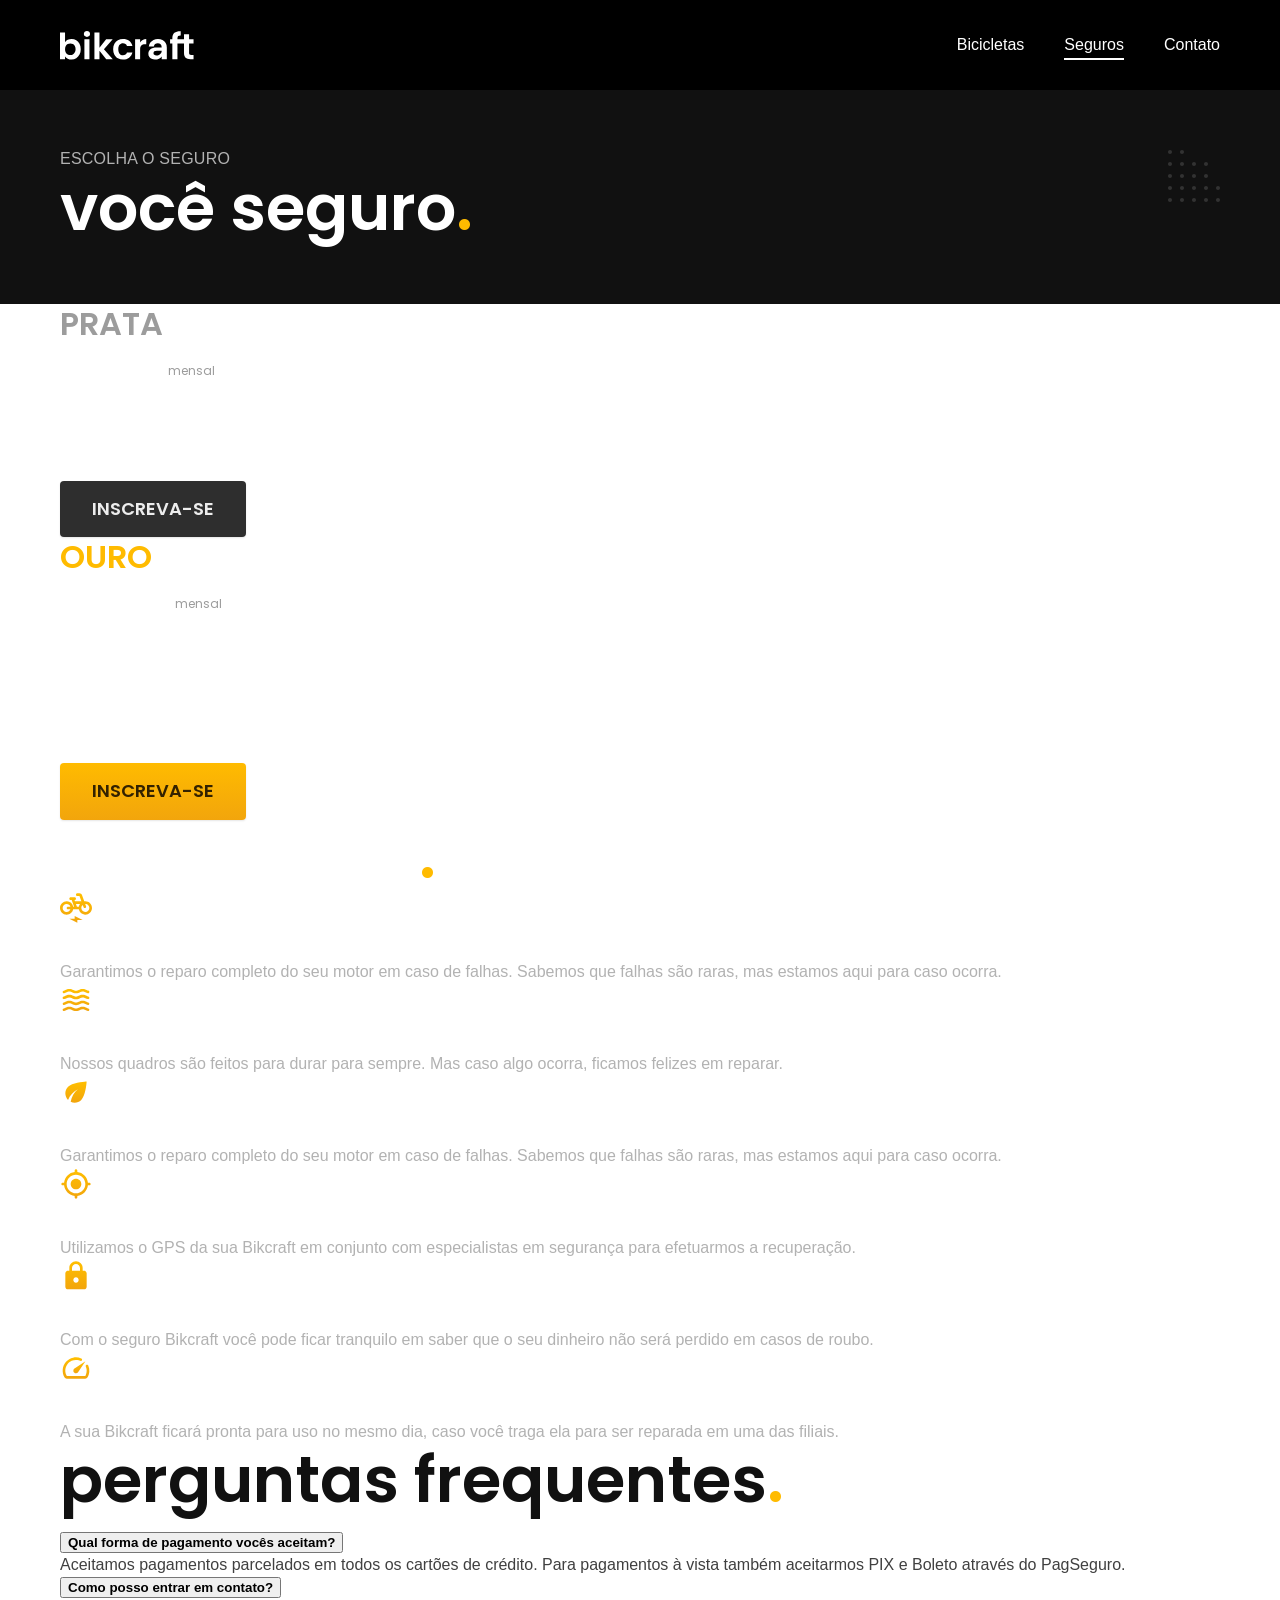
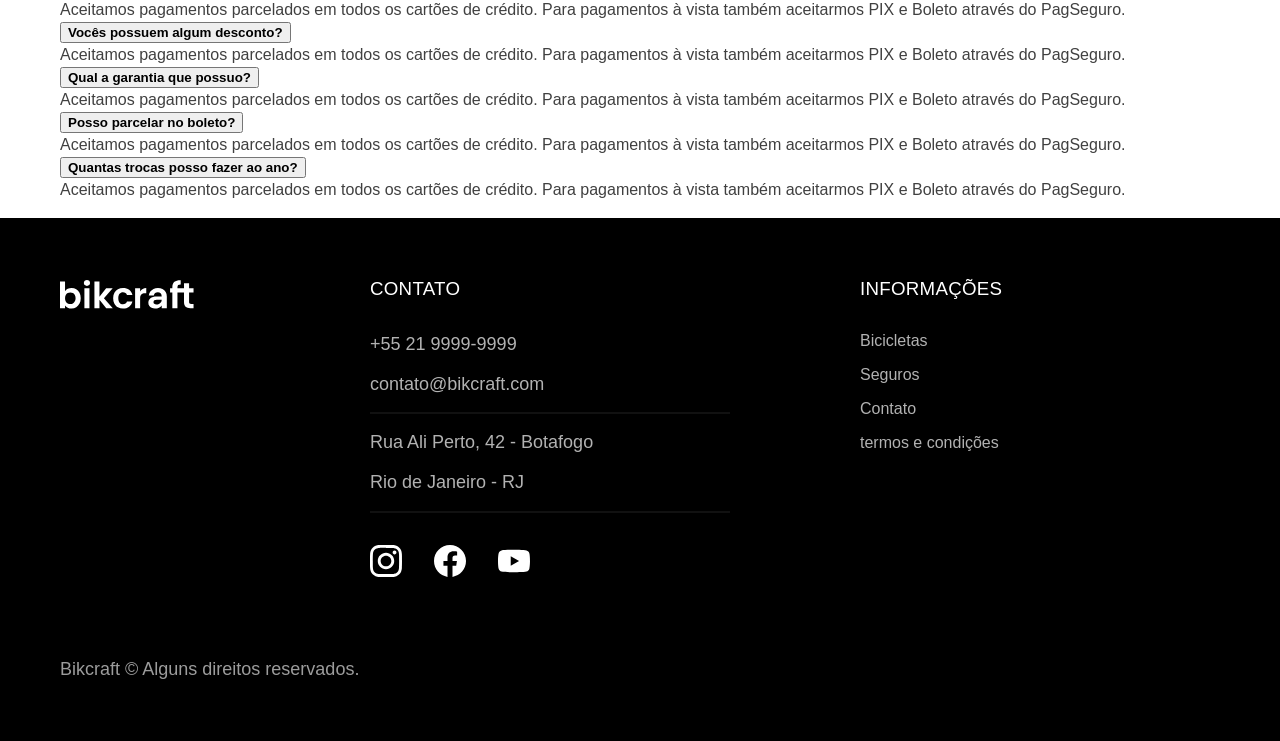
==== seguros.html @ db2805fa "otimizado para producao" ====
<!DOCTYPE html>
<html lang="pt-br">

<head>
    <meta charset="UTF-8">
    <meta name="viewport" content="width=device-width, initial-scale=1.0">
    <title>Seguros Bikcraft</title>
    <meta name="description" content="Seguros.">

   <link rel="icon" href="./favicon.svg" type="image/svg+xml">

  <link rel="preload" href="./css/style.min.css" as="style">

    <link rel="stylesheet" href="./css/style.min.css">

    <link rel="preconnect" href="https://fonts.googleapis.com">
    <link rel="preconnect" href="https://fonts.gstatic.com" crossorigin>
    <link href="https://fonts.googleapis.com/css2?family=Merriweather:ital,
    wght@1, 900&family=Poppins:wght@400;600& family=Roboto:wght@400;500&
    display=swap" rel="stylesheet">

 <script>document.documentElement.classList.add('js');</script>
</head>
<body id="seguros">
    <header class="header-bg">
        <div class="header container">
        <a href="./">
            <img src="./img/bikcraft.svg" alt="Bikcraft">
        </a>

        <nav aria-label="primaria">
            <ul class="header-menu font-1-m cor-0">
                <li><a href="./bicicletas.html">Bicicletas</a></li>
                <li><a href="./seguros.html">Seguros</a></li>
                <li><a href="./contato.html">Contato</a></li>
            </ul>
        </nav>
        </div>
    </header>

    <main class="seguros-bg">
        <div class="titulo-bg">
            <div class="titulo container">
                <p class="font-2-l-b cor-5">Escolha o seguro</p>
                <h1 class="font-1-xxl cor-0">você seguro<span class="cor-p1">.</span></h1>
            </div> 
        
        </div>

        <div class="seguros container">
          <div class="seguros-item fadeInLeft" data-anime="200">
            <h3 class="font-1-xl cor-6">PRATA</h3>
            <span class="font-1-xl cor-0">R$ 199 <span class="font-1-xs cor-6">mensal</span></span>
            <ul class="font-2-m cor-0">
                <li> trocas por ano </li> 
                <li> Assistência técnica </li>
                <li> Suporte 08h às 18h </li>
                <li> Cobertura estadual </li>
            </ul>
            <a class="botao secundario" href="./orcamento.html?tipo=seguro&produto=prata">Inscreva-se</a>
          </div>

        <div class="seguros-item fadeInRight" data-anime="400">
            <h3 class="font-1-xl cor-p1">OURO</h3>
            <span class="font-1-xl cor-0">R$ 299 <span class="font-1-xs cor-6">mensal</span></span>
            <ul class="font-2-m cor-0">
                <li> cinco trocas por ano </li> 
                <li> Assistência especial </li>
                <li> Suporte 24h </li>
                <li> Cobertura nacional</li>
                <li> Desconto em parceiros</li>
                <li> Acesso ao Clube Bikcraft</li>
            </ul>
            <a class="botao" href="./orcamento.html?tipo=seguro&produto=ouro">Inscreva-se</a>
          </div>
        </div>
    
    </main>

    <article class="vantagens-bg">
        <div class="vantagens container">
            <h2 class="font-1-xxl cor-0">Vantagens<span class="cor-p1">.</span></h2>
            <ul>
                <li>
                    <img src="./img/icones/eletrica.svg" alt="">
                    <h3 class="font-1-l cor-0">Reparo Elétrico</h3>
                    <p class="font-2-s cor-5">Garantimos o reparo completo do seu motor em caso de falhas. 
                        Sabemos que falhas são raras, mas estamos aqui para caso ocorra.</p>
                </li>
                <li>
                    <img src="./img/icones/carbono.svg" alt="">
                    <h3 class="font-1-l cor-0">Carbono</h3>
                    <p class="font-2-s cor-5">Nossos quadros são feitos para durar para sempre. Mas caso algo ocorra,
                         ficamos felizes em reparar.</p>
                </li>
                <li>
                    <img src="./img/icones/sustentavel.svg" alt="">
                    <h3 class="font-1-l cor-0">Sustentável</h3>
                    <p class="font-2-s cor-5">Garantimos o reparo completo do seu motor em caso de falhas. 
                        Sabemos que falhas são raras, mas estamos aqui para caso ocorra.</p>
                </li>
                <li>
                    <img src="./img/icones/rastreador.svg" alt="">
                    <h3 class="font-1-l cor-0">Rastreador</h3>
                    <p class="font-2-s cor-5">Utilizamos o GPS da sua Bikcraft em conjunto com especialistas 
                        em segurança para efetuarmos a recuperação.</p>
                </li>
                <li>
                    <img src="./img/icones/seguro.svg" alt="">
                    <h3 class="font-1-l cor-0">Segurança</h3>
                    <p class="font-2-s cor-5">Com o seguro Bikcraft você pode ficar tranquilo em saber que o seu dinheiro 
                        não será perdido em casos de roubo.</p>
                </li>
                <li>
                    <img src="./img/icones/velocidade.svg" alt="">
                    <h3 class="font-1-l cor-0">Rapidez</h3>
                    <p class="font-2-s cor-5">A sua Bikcraft ficará pronta para uso no mesmo dia, caso você traga ela para
                         ser reparada em uma das filiais.</p>
                </li>
            </ul>
        </div>
    </article>

    <article class="perguntas container">
          <h2 class="font-1-xxl">perguntas frequentes<span class="cor-p1">.</span></h2>

          <dl>
            <div>
                <dt><button class="font-1-m-b" aria-controls="pergunta1" aria-expanded="true">Qual forma de pagamento vocês aceitam?</button>

                </dt>
                <dd id="pergunta1" class="font-2-s cor-9 ativa">Aceitamos pagamentos parcelados em todos os cartões de crédito. Para pagamentos à vista também aceitarmos 
                    PIX e Boleto através do PagSeguro.</dd>
            </div>
            <div>
                <dt>
                <button class="font-1-m-b" aria-controls="pergunta2" aria-expanded="false">Como posso entrar em contato?</button>

                </dt>
                <dd  id="pergunta2" class="font-2-s cor-9">Aceitamos pagamentos parcelados em todos os cartões de crédito. Para pagamentos à vista também aceitarmos 
                    PIX e Boleto através do PagSeguro.</dd>
            </div>
            <div>
                 <dt>
                <button class="font-1-m-b" aria-controls="pergunta3" aria-expanded="false">Vocês possuem algum desconto?

                </button></dt>
                <dd  id="pergunta3" class="font-2-s cor-9">Aceitamos pagamentos parcelados em todos os cartões de crédito. Para pagamentos à vista também aceitarmos 
                    PIX e Boleto através do PagSeguro.</dd>
            </div>
            <div>
                 <dt>
                <button class="font-1-m-b" aria-controls="pergunta4" aria-expanded="false">Qual a garantia que possuo?

                </button></dt>
                <dd  id="pergunta4" class="font-2-s cor-9">Aceitamos pagamentos parcelados em todos os cartões de crédito. Para pagamentos à vista também aceitarmos 
                    PIX e Boleto através do PagSeguro.</dd>
            </div>
            <div>
                 <dt>
                <button class="font-1-m-b" aria-controls="pergunta5" aria-expanded="false">Posso parcelar no boleto?

                </button></dt>
                <dd  id="pergunta5" class="font-2-s cor-9">Aceitamos pagamentos parcelados em todos os cartões de crédito. Para pagamentos à vista também aceitarmos 
                    PIX e Boleto através do PagSeguro.</dd>
            </div>
            <div>
                 <dt>
                <button class="font-1-m-b" aria-controls="pergunta6" aria-expanded="false">Quantas trocas posso fazer ao ano?

                </button></dt>
                <dd  id="pergunta6" class="font-2-s cor-9">Aceitamos pagamentos parcelados em todos os cartões de crédito. Para pagamentos à vista também aceitarmos 
                    PIX e Boleto através do PagSeguro.</dd>
            </div>
          </dl>
    </article>

    <footer class="footer-bg">
        <div class="footer container">
            <img src="./img/bikcraft.svg" alt="Bikcraft">
            <div class="footer-contato">
                <h3 class="font-2-l-b cor-0">Contato</h3>
                <ul class="font-2-m cor-5">
                    <li><a href="tel:+552199999999">+55 21 9999-9999</a></li>
                    <li><a href="mailto:contato@bikcraft.com">contato@bikcraft.com</a></li>
                    <li>Rua Ali Perto, 42 - Botafogo</li>
                    <li>Rio de Janeiro - RJ</li>
                </ul>
                <div class="footer-redes">
                    <a href="./">
                        <img src="./img/redes/instagram.svg" alt="instagram">
                    </a>
                    <a href="./">
                        <img src="./img/redes/facebook.svg" alt="Facebook">
                    </a>
                    <a href="./">
                        <img src="./img/redes/youtube.svg" alt="Youtube">
                    </a>
                </div>
            </div>
                <div class="footer-informacoes">
                    <h3 class="font-2-l-b cor-0">Informações</h3>
                    <nav>
                        <ul class="font-1-m cor-5">
                            <li><a href="./bicicletas.html">Bicicletas</a></li>
                            <li><a href="./seguros.html">Seguros</a></li>
                            <li><a href="./contato.html">Contato</a></li>
                            <li><a href="./termos.html">termos e condições</a></li>
                        </ul>
                    </nav>
            </div>
            <p class="footer-copy font-2-m cor-6">Bikcraft © Alguns direitos reservados.</p>
        </div>
    </footer>

    <script src="./js/plugins/simple-anime.js"></script>
    <script src="./js/script.js"></script>
</body>

</html>
---- css/style.min.css ----
body{margin:0;font-family:Arial,Helvetica,sans-serif;color:#111}blockquote,dd,h1,h2,h3,h4,p,ul{margin:0}ul{padding:0;list-style:none}a{text-decoration:none;color:inherit}img{max-width:100%;height:auto;display:block}img[src$=".jpg"]{border-radius:4px}.font-1-xs{font:400 0.75rem/1.35 Poppins,sans-serif}.font-2-xs{font:400 0.875rem/1.42 Roboto,sans-serif}.font-1-s{font:400 1rem/1.5 Poppins,sans-serif}.font-2-s{font:400 1rem/1.5 Roboto,sans-serif}.font-1-m .font-1-m-b{font:400 1.125rem/1.35 Poppins,sans-serif}.font-1-m-b{font-weight:600}.font-2-m{font:500 1.125rem/1.35 Roboto,sans-serif}.font-1-l{font:400 1.5rem/1.5 Poppins,sans-serif}.font-2-l .font-2-l-b{font:400 1.5rem/1.5 Roboto,sans-serif}.font-2-l-b{font-weight:500;letter-spacing:.015em;text-transform:uppercase}.font-1-xl{font:600 2rem/1.25 Poppins,sans-serif}.font-2-xl{font:500 4rem/1.25 Roboto,sans-serif}.font-1-xxl{font:600 4rem/1.125 Poppins,sans-serif}@media (max-width:1200px){.font-1-xxl{font-size:3rem}.font-2-l .font-2-l-b{font-size:1.125rem}}@media (max-width:800px){.font-1-xxl{font-size:2rem}.font-1-xl .font-2-xl{font-size:1.5rem}}:root{--cor-0:#ffffff;--cor-1:#F7F7F7;--cor-2:#EDEDED;--cor-3:#DEDEDE;--cor-4:#CCCCCC;--cor-5:#b2b2b2;--cor-6:#9C9C9C;--cor-7:#717171;--cor-8:#595959;--cor-9:#404040;--cor-10:#2e2e2e;--cor-11:#111111;--cor-12:#000000;--cor-p1:#ffbb00;--cor-p2:#E5A40B;--cor-p3:#A66E00;--cor-p4:#664400;--cor-p5:#332200}.cor-0{color:var(--cor-0)}.cor-1{color:var(--cor-1)}.cor-2{color:var(--cor-2)}.cor-3{color:var(--cor-3)}.cor-4{color:var(--cor-4)}.cor-5{color:var(--cor-5)}.cor-6{color:var(--cor-6)}.cor-7{color:var(--cor-7)}.cor-8{color:var(--cor-8)}.cor-9{color:var(--cor-9)}.cor-10{color:var(--cor-10)}.cor-11{color:var(--cor-11)}.cor-12{color:var(--cor-12)}.cor-p1{color:var(--cor-p1)}.cor-p2{color:var(--cor-p2)}.cor-p3{color:var(--cor-p3)}.cor-p4{color:var(--cor-p4)}.cor-p5{color:var(--cor-p5)}.js .fadeInDown{transform:translate3d(0,-20px,0)}.js .fadeInUp{transform:translate3d(0,20px,0)}.js .fadeInRight{transform:translate3d(20px,0,0)}.js .fadeInLeft{transform:translate3d(-20px,0,0)}.js [data-anime]{opacity:0}.js .anime{opacity:1;transform:none;transition:transform .8s,opacity .8s}.header-bg{background-color:var(--cor-12)}.header{display:flex;flex-wrap:wrap;gap:20px;justify-content:space-between;align-items:center;padding-top:20px;padding-bottom:20px}.header-menu{display:flex;flex-wrap:wrap;gap:40px}.header-menu a{display:inline-block;padding:16px 0;position:relative}.header-menu a:after{content:"";display:block;height:2px;width:0;background:var(--cor-0);margin-top:4px;transition:.3s;position:absolute}.header-menu a.ativo::after,.header-menu a:hover::after{width:100%}@media (max-width:800px){.header-menu{gap:20px}.header-menu a{background:var(--cor-11);padding:12px 16px;border-radius:4px}.header-menu a:hover{background-color:var(--cor-10)}.header a:after{display:none}}@media (max-width:600px){.header-menu{gap:12px}.header-menu a{padding:8px 12px;font-size:14px}}.footer-bg{background-color:var(--cor-12)}.footer{display:grid;grid-template-columns:3fr 5fr 4fr;gap:40px;padding-top:60px;padding-bottom:60px}.footer h3{margin-bottom:32px}.footer-contato ul{margin-bottom:32px}.footer-contato li:nth-child(2n):after{content:"";display:block;max-width:360px;height:2px;background:var(--cor-11);margin-top:16px}.footer li{margin-bottom:16px}.footer-redes{display:flex;gap:32px}.footer a:hover{color:var(--cor-0)}.footer-copy{grid-column:1/-1;margin-top:40px}@media (max-width:800px){.footer>img{display:none}.footer{grid-template-columns:1fr 1fr}}@media (max-width:600px){.footer{grid-template-columns:1fr;gap:60px}.footer-copy{margin-top:0}}.container{box-sizing:border-box;max-width:1200px;padding-left:20px;padding-right:20px;margin-left:auto;margin-right:auto}.botao{display:inline-block;padding:16px 32px;background:linear-gradient(#fb0 ,#f2a50c);border-radius:4px;box-shadow:0 1px 2px rgba(0,0,0,.1);text-transform:uppercase;color:var(--cor-p5);font:600 1.125rem/1.35 Poppins,sans-serif;max-width:max-content;border:none;cursor:pointer}.botao:hover{background:linear-gradient(#ffb60d ,#e59317)}.botao.secundario{background:var(--cor-10);color:var(--cor-2)}.botao.secundario:hover{background:var(--cor-9)}.botao.seta{display:flex;align-items:center}.botao.seta::after{content:"";display:inline-block;width:18px;height:10px;margin-left:12px;background:url(../img/icones/seta.svg);transition:transform .2s}.botao.seta:hover::after{transform:translateX(4px)}@media (max-width:600px){.botao{padding:12px 16px;font-size:1rem}}.link{display:inline-block;color:var(--cor-p1);font:500 1.5rem/1.5 Poppins,sans-serif;text-transform:uppercase}.link::after{content:"";display:block;width:100%;height:4px;background-color:currentColor}.link:hover{color:var(--cor-0)}.titulo-bg{padding-top:60px;padding-bottom:60px;background-color:var(--cor-11)}.titulo{background:url('../img/dec/top-right.svg') no-repeat top right 20px}.titulo p{margin-bottom:4px}@media (max-width:800px){.titulo-bg{padding-top:40px;padding-bottom:40px}.titulo p{font-size:1rem;text-transform:lowercase;font-weight:400}}.form{display:grid;grid-template-columns:1fr 1fr;gap:20px}.form label{display:block;font:400 1rem/1.5 Poppins,sans-serif;margin-bottom:4px}.form .col-2{grid-column:span 2}.form input[type=email],.form input[type=text],.form textarea{font:400 1rem/1/5 Roboto,sans-serif;background:var(--cor-1);border:1px solid var(--cor-2);padding:12px;border-radius:4px;width:100%;box-sizing:border-box}.form input[type=email]:focus,.form input[type=text]:focus,.form textarea:focus{outline:0;background-color:var(--cor-p1);background:var(--cor-0);box-shadow:0 0 0 2px #fea}@media (max-width:600px){.form{grid-template-columns:1fr}.form .col-2{grid-column:1}}.introducao-bg{background:var(--cor-12) url(../img/dec/bottom-left.svg) no-repeat bottom 160px left 40px;box-shadow:inset 0 -120px var(--cor-0)}.introducao{display:grid;grid-template-columns:1fr 1fr;gap:0 40px}.introducao-conteudo{align-self:end;padding-bottom:200px}.introducao img{width:100%;height:100%;object-fit:cover;border-radius:4px}.introducao h1{margin-bottom:32px}.introducao p{margin-bottom:20px}@media (max-width:800px){.introducao-bg{background:var(--cor-11);padding-top:40px;box-shadow:inset 0 -60px var(--cor-0)}.introducao{grid-template-columns:1fr;gap:32px}.introducao-conteudo{padding-bottom:0}.introducao h1{margin-bottom:16px}.introducao img{height:300px;width:100%}}.tecnologia-bg{background-color:var(--cor-11);box-shadow:inset 0 80px var(--cor-0),inset 0 -80px var(--cor-0)}.tecnologia{display:grid;grid-template-columns:1fr 1fr;gap:40px}.tecnologia-imagem img{width:100%;height:100%;object-fit:cover;object-position:left}.tecnologia-conteudo{padding-top:160px;padding-bottom:160px}.tecnologia-conteudo>span{display:block;margin-bottom:20px}.tecnologia-conteudo h2{margin-bottom:32px}.tecnologia-conteudo>p{margin-bottom:20px}.tecnologia a{margin-bottom:80px}.tecnologia-vantagens{display:flex;gap:40px}.tecnologia-vantagens h3{margin-bottom:8px;width:max-content}.tecnologia-vantagens img{width:24px;margin-bottom:8px}@media (max-width:800px){.tecnologia-bg{box-shadow:initial}.tecnologia{grid-template-columns:1fr}.tecnologia-conteudo{padding-top:60px;padding-bottom:60px}.tecnologia-imagem{display:none}.tecnologia a{margin-bottom:60px}}@media (max-width:600px){.tecnologia-vantagens{flex-direction:column}}.parceiros{padding-top:60px;padding-bottom:120px}.parceiros h2{margin-bottom:60px}.parceiros ul{padding:0 20px;max-width:1400px;display:grid;grid-template-columns:repeat(4,1fr);margin:0 auto}.parceiros li{display:flex;padding:32px;border-left:2px solid var(--cor-2)}.parceiros img{margin:auto}.parceiros li:first-child,.parceiros li:nth-child(5){border-left:none}.parceiros li:nth-child(n+5){border-top:2px solid var(--cor-2)}@media (max-width:800px){.parceiros{padding-bottom:60px}.parceiros li{padding:20px}.parceiros h2{padding-bottom:20px}.parceiros ul{grid-template-columns:repeat(2,1fr)}.parceiros li:nth-child(n+3){border-top:2px solid var(--cor-2)}.parceiros li:nth-child(odd){border-left:none}}.depoimento{display:grid;grid-template-columns:1fr 1fr;background-color:var(--cor-p1);overflow:hidden}.depoimento img{width:100%;height:100%;object-fit:cover;border-radius:0}.depoimento-conteudo{padding:40px 40px 80px 80px;align-self:end;background:url('../img/dec/bottom-right-p.svg') no-repeat bottom 40px right 40px}.depoimento-conteudo p{max-width:32ch;font-family:Merriweather,serif;font-style:italic;font-weight:900;margin-bottom:32px;position:relative}.depoimento p::after,.depoimento p::before{font-size:5rem;color:var(--cor-p2);position:absolute}.depoimento p::before{content:"“";left:-50px;top:-20px}.depoimento p::after{content:"”"}@media (min-width:1200px){.depoimento img{max-height:520px}}@media (max-width:800px){.depoimento{grid-template-columns:1fr;text-align:center}.depoimento img{max-height:200px}.depoimento-conteudo{padding:40px 20px;justify-self:center}}.bicicletas-lista{padding-top:60px;padding-bottom:120px}.bicicletas-lista h2{margin-bottom:40px}.bicicletas-lista ul{display:flex;gap:40px;padding:0 20px 20px 20px;max-width:1400px;margin-left:auto;margin-right:auto;overflow-x:auto}#bicicleta .bicicletas-lista ul{padding:0 0 20px 0}.bicicletas-lista li{flex:1;min-width:280px}.bicicletas-lista a{display:block}.bicicletas-lista img{margin-bottom:16px}.bicicletas-lista h3{margin-bottom:8px;display:flex;align-items:center}.bicicletas-lista h3::before{content:"";display:inline-block;height:8px;width:12px;margin-right:8px;background-color:var(--cor-p1);transition:width .2s}.bicicletas-lista a:hover h3::before{width:24px}.bicicletas-lista li span{padding-left:20px}@media (max-width:800px){.bicicletas-lista{padding-bottom:60px}.bicicletas-lista ul{gap:20px}}.bicicletas-bg{background:linear-gradient(to right,var(--cor-0) 30%,var(--cor-11) 0)}.bicicletas{display:grid;grid-template-columns:1fr 1fr;gap:40px;padding-top:60px;padding-bottom:60px;background:url('../img/dec/top-right.svg' no-repeat top 40px     right 20px')}.bicicletas-imagem{display:grid}.bicicletas-imagem img{grid-area:1/1}.bicicletas-imagem span{grid-area:1/1;place-self:start end;margin-top:20px;background:var(--cor-12);display:inline-block;padding:8px 16px 8px 8px;border-radius:4px 0 0 4px}.bicicletas-conteudo{display:grid;grid-template-columns:1fr auto;align-content:start}.bicicletas h2,.bicicletas p{grid-column:1/-1}.bicicletas h2{margin-bottom:20px}.bicicletas h2::before{content:"";display:block;width:12px;height:8px;background-color:var(--cor-p1);margin-bottom:8px}.bicicletas p{margin-bottom:32px}.bicicletas a{place-self:end}.bicicletas li{display:flex;align-items:center}.bicicletas ul{display:grid;gap:16px}.bicicletas-conteudo img{width:24px;margin-right:8px}@media (max-width:800px){.bicicletas-bg{background:var(--cor-11)}.bicicletas{grid-template-columns:1fr;gap:20px;padding-top:40px;padding-bottom:40px}}@media (max-width:600px){.bicicletas-conteudo{grid-template-columns:1fr}.bicicletas ul{font-size:1rem;grid-template-columns:1fr 1fr;margin-bottom:32px}.bicicletas a{place-self:start}}.bicicleta{display:grid;grid-template-columns:1fr 1fr;align-items:start;gap:40px;padding-top:60px;padding-bottom:60px}#bicicleta .titulo p{text-transform:uppercase}.bicicleta-imagens{display:flex;flex-wrap:wrap;gap:20px}.bicicleta-imagens img{flex:1;min-width:200px}.bicicleta-imagens img:first-child{min-width:100%}.bicicleta-conteudo>p{margin-bottom:32px}.bicicleta-comprar{display:grid;grid-template-columns:max-content auto;align-items:center;justify-items:start;gap:8px 12px;margin-bottom:40px}.bicicleta-comprar a{grid-row:span 2}.bicicleta-comprar span{display:flex;align-items:center;background-color:var(--cor-12);gap:8px;padding:4px 8px;border-radius:4px}.bicicleta-conteudo h2{text-transform:uppercase;letter-spacing:.015em;margin-bottom:12px}.bicicleta-ficha,.bicicleta-informacoes{padding:32px;background-color:var(--cor-12);border-radius:4px}.bicicleta-informacoes{margin-bottom:40px;display:grid;grid-template-columns:1fr 1fr;gap:32px}.bicicleta-informacoes img{width:24px;margin-bottom:8px}.bicicleta-informacoes h3{margin-bottom:8px}.bicicleta-ficha li{padding:4px 0;display:flex;justify-content:space-between;border-bottom:1px solid var(--cor-11)}.bicicleta-ficha li:last-child{border-bottom:none}.bicicleta-ficha span{color:var(--cor-6)}@media (max-width:800px){.bicicleta{grid-template-columns:1fr;padding-top:40px;padding-bottom:40px}.bicicleta-imagens{grid-row:2}}@media (max-width:400px){.bicicleta-informacoes{grid-template-columns:1fr}.bicicleta-comprar{grid-template-columns:1fr}}.seguro-bg{background-color:var(--cor-11);box-shadow:inset 0 120px var(--cor-0),inset 0 -120px var(--cor-12)}.seguro{display:grid;grid-template-columns:1fr 1fr;gap:40px}.seguro-imagem img{width:100%;height:100%;object-fit:cover}.seguro-conteudo{padding-top:180px;padding-bottom:180px}.seguro h2{margin-bottom:32px}.seguro p{margin-bottom:20px}@media (max-width:800px){.seguro-bg{box-shadow:inset 0 -60px var(--cor-12)}.seguro{grid-template-columns:1fr}.seguro-conteudo{grid-row:1;padding-top:40px;padding-bottom:0}}.seguros-bg{background:var(--cor-11)}.seguros{padding-top:60px;padding-bottom:60px;display:grid;grid-template-columns:1fr 1fr;gap:40px;align-items:center}#seguros .seguros{padding-top:0}.seguros h2{grid-column:1/-1}.seguros-item{background-color:var(--cor-12);padding:32px 32px 32px 60px;display:grid;grid-template-columns:1fr auto;border-radius:4px}.seguros-item h3{margin-bottom:40px}.seguros-item span{grid-column:2;display:block;text-align:right}.seguros-item ul{grid-column:1/-1;margin-bottom:32px}.seguros-item li{display:flex;align-items:center;position:relative}.seguros-item li+li{margin-top:20px}.seguros-item li::before{content:"";display:block;width:13px;height:9px;background-image:url(../img/icones/lista.svg);position:absolute;left:-21px}.seguros-item a{grid-column:1/-1}@media (max-width:800px){.seguros{grid-template-columns:1fr}}.vantagens-bg{background-color:var(--cor-12)}.vantagens{padding-top:120px;padding-bottom:120px}.vantagens h2{margin-bottom:60px}.vantagens ul{display:grid;grid-template-columns:repeat(auto-fit,minmax(280px,max-content));gap:40px 80px}.vantagens h3,.vantagens img{margin-bottom:8px}@media (max-width:800px){.vantagens{padding-top:60px;padding-bottom:60px}.vantagens h2{margin-bottom:40px}.vantagens ul{gap:20px}}.perguntas{padding-bottom:120px;padding-bottom:120px}.perguntas h2{margin-bottom:60px}.perguntas dl>div{padding:20px;border-radius:4px}.perguntas dl>div:nth-child(odd){background-color:var(--cor-1)}.perguntas button{display:grid;grid-template-columns:auto 1fr auto;align-items:center;gap:8px;cursor:pointer;border:none;background:0 0;width:100%;text-align:left}.perguntas button::before{content:"";display:inline-block;width:12px;height:8px;background-color:var(--cor-p1)}.perguntas button::after{content:"";display:inline-block;width:14px;height:6px;background:url(../img/icones/seta-abrir.svg);transition:.3s}.perguntas button:hover::after,.perguntas button[aria-expanded=true]::after{transform:rotate(180deg)}.js .perguntas dd{display:none}.js .perguntas dd.ativa{display:block}.perguntas dd{padding-left:20px;padding-top:16px;max-width:80ch}@media (max-width:800px){.perguntas{padding-top:60px;padding-bottom:60px}.perguntas h2{margin-bottom:40px}}#contato{background:linear-gradient(var(--cor-11) 600px,var(--cor-1) 0)}.contato{display:grid;grid-template-columns:5fr 7fr}.contato-dados,.contato-formulario{padding:60px;box-shadow:0 1px 2px rgba(0,0,0,.1)}.contato-dados{border-radius:5px 0 0 5px;background:var(--cor-12) url('../img/dec/bottom-left.svg') no-repeat bottom 20px left 20px}.contato-formulario{border-radius:0 5px 5px 0;background:var(--cor-0) url('../img/dec/bottom-right.svg') no-repeat bottom 20px right 20px}.contato-dados h2{margin-bottom:60px}.contato-endereco{margin-bottom:32px;padding-left:28px;background:url(../img/icones/local.svg) no-repeat 0 2px}.contato-endereco p{margin-bottom:8px}.contato-meios a{display:block;max-width:max-content;margin-bottom:8px;padding-left:28px}.contato-meios a:hover{color:var(--cor-0)}.contato-meios a:first-child{background:url(../img/icones/email.svg) no-repeat 0 2px}.contato-meios a:nth-child(2){margin-bottom:32px}.contato-meios a:nth-child(3){background:url(../img/icones/telefone.svg) no-repeat 0 2px;margin-bottom:60px}.contato-redes{display:flex;gap:32px;padding-left:28px}@media (max-width:800px){.contato{grid-template-columns:1fr}.contato-dados,.contato-formulario{padding:20px}.contato-dados{border-radius:5px 5px 0 0;background:var(--cor-12)}.contato-formulario{border-radius:0 0 5px 5px}.contato-dados h2,.contato-meios a:nth-child(3){margin-bottom:32px}.contato-redes{margin-bottom:12px}}.lojas{display:grid;grid-template-columns:1fr 1fr;gap:0 40px;padding-top:120px;padding-bottom:120px}.lojas h2{grid-column:1/-1;margin-bottom:60px}.lojas img{border-radius:4px 4px 0 0}.lojas-item{border-radius:4px;background:var(--cor-0);box-shadow:0 1px 2px rgba(0,0,0,.1)}.lojas-conteudo{display:grid;grid-template-columns:1fr 1fr;gap:32px 16px;padding:32px}.lojas-conteudo h3,.lojas-tempo{grid-column:1/-1}.lojas-dados{display:grid;gap:8px;border-left:2px solid var(--cor-2);padding-left:12px}.lojas-tempo{display:flex;align-items:center;gap:8px}@media (max-width:800px){.lojas{gap:20px;padding-top:60px;padding-bottom:60px}.lojas h2{margin-bottom:32px}.lojas-conteudo{grid-template-columns:1fr}}@media (max-width:600px){.lojas{grid-template-columns:1fr}}#orcamento{background:linear-gradient(var(--cor-11) 600px,var(--cor-1) 0)}.orcamento{display:grid;grid-template-columns:5fr 7fr;padding-bottom:120px}.orcamento h2{text-transform:uppercase;position:relative;display:flex;align-items:center}.orcamento h2::before{content:"";display:inline-block;width:4px;height:8px;background-color:var(--cor-p1);position:absolute;left:-12px}.orcamento-dados,.orcamento-produto{padding:60px;box-shadow:0 1px 2px rgba(0,0,0,.1)}.orcamento-produto{border-radius:5px 0 0 5px;background:var(--cor-12) url('../img/dec/bottom-left.svg') no-repeat bottom 20px left 20px;display:grid;grid-template-columns:1fr 1fr;gap:20px;align-content:start}.orcamento-produto>*{grid-column:1/-1}.orcamento-produto>label{grid-column:initial}.orcamento-produto label{font:400 1rem/1.5 Poppins,sans-serif;color:var(--cor-4);background-color:var(--cor-10);padding:12px 16px;border-radius:4px;cursor:pointer;display:grid;grid-template-columns:auto 1fr auto;align-items:center;border:1px solid var(--cor-10)}.orcamento-produto input:checked+label{background:var(--cor-0);color:var(--cor-11)}.orcamento-produto label::before{content:"";display:inline-block;box-sizing:border-box;width:12px;height:12px;border:1px solid var(--cor-6);border-radius:50%;margin-right:8px}.orcamento-produto input:checked+label::before{background-color:var(--cor-7);box-shadow:inset 0 0 0 3px var(--cor-0),inset 0 0 0 6px var(--cor-7)}.orcamento-produto label:hover{background-color:var(--cor-9);background-color:var(--cor-9)}.orcamento-produto input:focus+label{box-shadow:0 0 0 2px var(--cor-p1);border-color:var(--cor-12)}.orcamento-produto label span{display:none}.orcamento-produto input:checked+label span{display:inline}.orcamento-produto input{opacity:0;position:absolute;pointer-events:none}.orcamento-dados{border-radius:0 5px 5px 0;background:var(--cor-0) url('../img/dec/bottom-right.svg') no-repeat bottom 20px right 20px}.orcamento-conteudo{display:none}.orcamento-conteudo h2,.orcamento-dados h2:nth-of-type(n+2){margin-top:20px}#bikcraft:checked~#orcamento-bikcraft,#seguro:checked~#orcamento-seguro{display:grid;gap:20px}.orcamento-detalhes{display:none;background:var(--cor-0);padding:20px;grid-template-columns:1fr 1fr;border-radius:4px;align-items:center}.orcamento-detalhes li{display:flex;align-items:center;margin-bottom:8px}.orcamento-detalhes li img{width:16px;margin-right:8px}.orcamento-produto input:checked+label+.orcamento-detalhes{display:grid}@media (max-width:1200px){.orcamento-dados,.orcamento-produto{padding:32px}}@media (max-width:800px){.orcamento{grid-template-columns:1fr}.orcamento-produto{border-radius:5px 5px 0 0;background:var(--cor-12)}.orcamento-dados{border-radius:0 0 5px 5px}}@media (max-width:400px){.orcamento-produto{grid-template-columns:1fr}}.termos{padding-top:80px;padding-bottom:80px}.termos h2{font-weight:600;margin-bottom:20px}.termos p+h2{margin-top:40px}.termos p{max-width:75ch;margin-bottom:24px}
---- css/style.min.css ----
body{margin:0;font-family:Arial,Helvetica,sans-serif;color:#111}blockquote,dd,h1,h2,h3,h4,p,ul{margin:0}ul{padding:0;list-style:none}a{text-decoration:none;color:inherit}img{max-width:100%;height:auto;display:block}img[src$=".jpg"]{border-radius:4px}.font-1-xs{font:400 0.75rem/1.35 Poppins,sans-serif}.font-2-xs{font:400 0.875rem/1.42 Roboto,sans-serif}.font-1-s{font:400 1rem/1.5 Poppins,sans-serif}.font-2-s{font:400 1rem/1.5 Roboto,sans-serif}.font-1-m .font-1-m-b{font:400 1.125rem/1.35 Poppins,sans-serif}.font-1-m-b{font-weight:600}.font-2-m{font:500 1.125rem/1.35 Roboto,sans-serif}.font-1-l{font:400 1.5rem/1.5 Poppins,sans-serif}.font-2-l .font-2-l-b{font:400 1.5rem/1.5 Roboto,sans-serif}.font-2-l-b{font-weight:500;letter-spacing:.015em;text-transform:uppercase}.font-1-xl{font:600 2rem/1.25 Poppins,sans-serif}.font-2-xl{font:500 4rem/1.25 Roboto,sans-serif}.font-1-xxl{font:600 4rem/1.125 Poppins,sans-serif}@media (max-width:1200px){.font-1-xxl{font-size:3rem}.font-2-l .font-2-l-b{font-size:1.125rem}}@media (max-width:800px){.font-1-xxl{font-size:2rem}.font-1-xl .font-2-xl{font-size:1.5rem}}:root{--cor-0:#ffffff;--cor-1:#F7F7F7;--cor-2:#EDEDED;--cor-3:#DEDEDE;--cor-4:#CCCCCC;--cor-5:#b2b2b2;--cor-6:#9C9C9C;--cor-7:#717171;--cor-8:#595959;--cor-9:#404040;--cor-10:#2e2e2e;--cor-11:#111111;--cor-12:#000000;--cor-p1:#ffbb00;--cor-p2:#E5A40B;--cor-p3:#A66E00;--cor-p4:#664400;--cor-p5:#332200}.cor-0{color:var(--cor-0)}.cor-1{color:var(--cor-1)}.cor-2{color:var(--cor-2)}.cor-3{color:var(--cor-3)}.cor-4{color:var(--cor-4)}.cor-5{color:var(--cor-5)}.cor-6{color:var(--cor-6)}.cor-7{color:var(--cor-7)}.cor-8{color:var(--cor-8)}.cor-9{color:var(--cor-9)}.cor-10{color:var(--cor-10)}.cor-11{color:var(--cor-11)}.cor-12{color:var(--cor-12)}.cor-p1{color:var(--cor-p1)}.cor-p2{color:var(--cor-p2)}.cor-p3{color:var(--cor-p3)}.cor-p4{color:var(--cor-p4)}.cor-p5{color:var(--cor-p5)}.js .fadeInDown{transform:translate3d(0,-20px,0)}.js .fadeInUp{transform:translate3d(0,20px,0)}.js .fadeInRight{transform:translate3d(20px,0,0)}.js .fadeInLeft{transform:translate3d(-20px,0,0)}.js [data-anime]{opacity:0}.js .anime{opacity:1;transform:none;transition:transform .8s,opacity .8s}.header-bg{background-color:var(--cor-12)}.header{display:flex;flex-wrap:wrap;gap:20px;justify-content:space-between;align-items:center;padding-top:20px;padding-bottom:20px}.header-menu{display:flex;flex-wrap:wrap;gap:40px}.header-menu a{display:inline-block;padding:16px 0;position:relative}.header-menu a:after{content:"";display:block;height:2px;width:0;background:var(--cor-0);margin-top:4px;transition:.3s;position:absolute}.header-menu a.ativo::after,.header-menu a:hover::after{width:100%}@media (max-width:800px){.header-menu{gap:20px}.header-menu a{background:var(--cor-11);padding:12px 16px;border-radius:4px}.header-menu a:hover{background-color:var(--cor-10)}.header a:after{display:none}}@media (max-width:600px){.header-menu{gap:12px}.header-menu a{padding:8px 12px;font-size:14px}}.footer-bg{background-color:var(--cor-12)}.footer{display:grid;grid-template-columns:3fr 5fr 4fr;gap:40px;padding-top:60px;padding-bottom:60px}.footer h3{margin-bottom:32px}.footer-contato ul{margin-bottom:32px}.footer-contato li:nth-child(2n):after{content:"";display:block;max-width:360px;height:2px;background:var(--cor-11);margin-top:16px}.footer li{margin-bottom:16px}.footer-redes{display:flex;gap:32px}.footer a:hover{color:var(--cor-0)}.footer-copy{grid-column:1/-1;margin-top:40px}@media (max-width:800px){.footer>img{display:none}.footer{grid-template-columns:1fr 1fr}}@media (max-width:600px){.footer{grid-template-columns:1fr;gap:60px}.footer-copy{margin-top:0}}.container{box-sizing:border-box;max-width:1200px;padding-left:20px;padding-right:20px;margin-left:auto;margin-right:auto}.botao{display:inline-block;padding:16px 32px;background:linear-gradient(#fb0 ,#f2a50c);border-radius:4px;box-shadow:0 1px 2px rgba(0,0,0,.1);text-transform:uppercase;color:var(--cor-p5);font:600 1.125rem/1.35 Poppins,sans-serif;max-width:max-content;border:none;cursor:pointer}.botao:hover{background:linear-gradient(#ffb60d ,#e59317)}.botao.secundario{background:var(--cor-10);color:var(--cor-2)}.botao.secundario:hover{background:var(--cor-9)}.botao.seta{display:flex;align-items:center}.botao.seta::after{content:"";display:inline-block;width:18px;height:10px;margin-left:12px;background:url(../img/icones/seta.svg);transition:transform .2s}.botao.seta:hover::after{transform:translateX(4px)}@media (max-width:600px){.botao{padding:12px 16px;font-size:1rem}}.link{display:inline-block;color:var(--cor-p1);font:500 1.5rem/1.5 Poppins,sans-serif;text-transform:uppercase}.link::after{content:"";display:block;width:100%;height:4px;background-color:currentColor}.link:hover{color:var(--cor-0)}.titulo-bg{padding-top:60px;padding-bottom:60px;background-color:var(--cor-11)}.titulo{background:url('../img/dec/top-right.svg') no-repeat top right 20px}.titulo p{margin-bottom:4px}@media (max-width:800px){.titulo-bg{padding-top:40px;padding-bottom:40px}.titulo p{font-size:1rem;text-transform:lowercase;font-weight:400}}.form{display:grid;grid-template-columns:1fr 1fr;gap:20px}.form label{display:block;font:400 1rem/1.5 Poppins,sans-serif;margin-bottom:4px}.form .col-2{grid-column:span 2}.form input[type=email],.form input[type=text],.form textarea{font:400 1rem/1/5 Roboto,sans-serif;background:var(--cor-1);border:1px solid var(--cor-2);padding:12px;border-radius:4px;width:100%;box-sizing:border-box}.form input[type=email]:focus,.form input[type=text]:focus,.form textarea:focus{outline:0;background-color:var(--cor-p1);background:var(--cor-0);box-shadow:0 0 0 2px #fea}@media (max-width:600px){.form{grid-template-columns:1fr}.form .col-2{grid-column:1}}.introducao-bg{background:var(--cor-12) url(../img/dec/bottom-left.svg) no-repeat bottom 160px left 40px;box-shadow:inset 0 -120px var(--cor-0)}.introducao{display:grid;grid-template-columns:1fr 1fr;gap:0 40px}.introducao-conteudo{align-self:end;padding-bottom:200px}.introducao img{width:100%;height:100%;object-fit:cover;border-radius:4px}.introducao h1{margin-bottom:32px}.introducao p{margin-bottom:20px}@media (max-width:800px){.introducao-bg{background:var(--cor-11);padding-top:40px;box-shadow:inset 0 -60px var(--cor-0)}.introducao{grid-template-columns:1fr;gap:32px}.introducao-conteudo{padding-bottom:0}.introducao h1{margin-bottom:16px}.introducao img{height:300px;width:100%}}.tecnologia-bg{background-color:var(--cor-11);box-shadow:inset 0 80px var(--cor-0),inset 0 -80px var(--cor-0)}.tecnologia{display:grid;grid-template-columns:1fr 1fr;gap:40px}.tecnologia-imagem img{width:100%;height:100%;object-fit:cover;object-position:left}.tecnologia-conteudo{padding-top:160px;padding-bottom:160px}.tecnologia-conteudo>span{display:block;margin-bottom:20px}.tecnologia-conteudo h2{margin-bottom:32px}.tecnologia-conteudo>p{margin-bottom:20px}.tecnologia a{margin-bottom:80px}.tecnologia-vantagens{display:flex;gap:40px}.tecnologia-vantagens h3{margin-bottom:8px;width:max-content}.tecnologia-vantagens img{width:24px;margin-bottom:8px}@media (max-width:800px){.tecnologia-bg{box-shadow:initial}.tecnologia{grid-template-columns:1fr}.tecnologia-conteudo{padding-top:60px;padding-bottom:60px}.tecnologia-imagem{display:none}.tecnologia a{margin-bottom:60px}}@media (max-width:600px){.tecnologia-vantagens{flex-direction:column}}.parceiros{padding-top:60px;padding-bottom:120px}.parceiros h2{margin-bottom:60px}.parceiros ul{padding:0 20px;max-width:1400px;display:grid;grid-template-columns:repeat(4,1fr);margin:0 auto}.parceiros li{display:flex;padding:32px;border-left:2px solid var(--cor-2)}.parceiros img{margin:auto}.parceiros li:first-child,.parceiros li:nth-child(5){border-left:none}.parceiros li:nth-child(n+5){border-top:2px solid var(--cor-2)}@media (max-width:800px){.parceiros{padding-bottom:60px}.parceiros li{padding:20px}.parceiros h2{padding-bottom:20px}.parceiros ul{grid-template-columns:repeat(2,1fr)}.parceiros li:nth-child(n+3){border-top:2px solid var(--cor-2)}.parceiros li:nth-child(odd){border-left:none}}.depoimento{display:grid;grid-template-columns:1fr 1fr;background-color:var(--cor-p1);overflow:hidden}.depoimento img{width:100%;height:100%;object-fit:cover;border-radius:0}.depoimento-conteudo{padding:40px 40px 80px 80px;align-self:end;background:url('../img/dec/bottom-right-p.svg') no-repeat bottom 40px right 40px}.depoimento-conteudo p{max-width:32ch;font-family:Merriweather,serif;font-style:italic;font-weight:900;margin-bottom:32px;position:relative}.depoimento p::after,.depoimento p::before{font-size:5rem;color:var(--cor-p2);position:absolute}.depoimento p::before{content:"“";left:-50px;top:-20px}.depoimento p::after{content:"”"}@media (min-width:1200px){.depoimento img{max-height:520px}}@media (max-width:800px){.depoimento{grid-template-columns:1fr;text-align:center}.depoimento img{max-height:200px}.depoimento-conteudo{padding:40px 20px;justify-self:center}}.bicicletas-lista{padding-top:60px;padding-bottom:120px}.bicicletas-lista h2{margin-bottom:40px}.bicicletas-lista ul{display:flex;gap:40px;padding:0 20px 20px 20px;max-width:1400px;margin-left:auto;margin-right:auto;overflow-x:auto}#bicicleta .bicicletas-lista ul{padding:0 0 20px 0}.bicicletas-lista li{flex:1;min-width:280px}.bicicletas-lista a{display:block}.bicicletas-lista img{margin-bottom:16px}.bicicletas-lista h3{margin-bottom:8px;display:flex;align-items:center}.bicicletas-lista h3::before{content:"";display:inline-block;height:8px;width:12px;margin-right:8px;background-color:var(--cor-p1);transition:width .2s}.bicicletas-lista a:hover h3::before{width:24px}.bicicletas-lista li span{padding-left:20px}@media (max-width:800px){.bicicletas-lista{padding-bottom:60px}.bicicletas-lista ul{gap:20px}}.bicicletas-bg{background:linear-gradient(to right,var(--cor-0) 30%,var(--cor-11) 0)}.bicicletas{display:grid;grid-template-columns:1fr 1fr;gap:40px;padding-top:60px;padding-bottom:60px;background:url('../img/dec/top-right.svg' no-repeat top 40px     right 20px')}.bicicletas-imagem{display:grid}.bicicletas-imagem img{grid-area:1/1}.bicicletas-imagem span{grid-area:1/1;place-self:start end;margin-top:20px;background:var(--cor-12);display:inline-block;padding:8px 16px 8px 8px;border-radius:4px 0 0 4px}.bicicletas-conteudo{display:grid;grid-template-columns:1fr auto;align-content:start}.bicicletas h2,.bicicletas p{grid-column:1/-1}.bicicletas h2{margin-bottom:20px}.bicicletas h2::before{content:"";display:block;width:12px;height:8px;background-color:var(--cor-p1);margin-bottom:8px}.bicicletas p{margin-bottom:32px}.bicicletas a{place-self:end}.bicicletas li{display:flex;align-items:center}.bicicletas ul{display:grid;gap:16px}.bicicletas-conteudo img{width:24px;margin-right:8px}@media (max-width:800px){.bicicletas-bg{background:var(--cor-11)}.bicicletas{grid-template-columns:1fr;gap:20px;padding-top:40px;padding-bottom:40px}}@media (max-width:600px){.bicicletas-conteudo{grid-template-columns:1fr}.bicicletas ul{font-size:1rem;grid-template-columns:1fr 1fr;margin-bottom:32px}.bicicletas a{place-self:start}}.bicicleta{display:grid;grid-template-columns:1fr 1fr;align-items:start;gap:40px;padding-top:60px;padding-bottom:60px}#bicicleta .titulo p{text-transform:uppercase}.bicicleta-imagens{display:flex;flex-wrap:wrap;gap:20px}.bicicleta-imagens img{flex:1;min-width:200px}.bicicleta-imagens img:first-child{min-width:100%}.bicicleta-conteudo>p{margin-bottom:32px}.bicicleta-comprar{display:grid;grid-template-columns:max-content auto;align-items:center;justify-items:start;gap:8px 12px;margin-bottom:40px}.bicicleta-comprar a{grid-row:span 2}.bicicleta-comprar span{display:flex;align-items:center;background-color:var(--cor-12);gap:8px;padding:4px 8px;border-radius:4px}.bicicleta-conteudo h2{text-transform:uppercase;letter-spacing:.015em;margin-bottom:12px}.bicicleta-ficha,.bicicleta-informacoes{padding:32px;background-color:var(--cor-12);border-radius:4px}.bicicleta-informacoes{margin-bottom:40px;display:grid;grid-template-columns:1fr 1fr;gap:32px}.bicicleta-informacoes img{width:24px;margin-bottom:8px}.bicicleta-informacoes h3{margin-bottom:8px}.bicicleta-ficha li{padding:4px 0;display:flex;justify-content:space-between;border-bottom:1px solid var(--cor-11)}.bicicleta-ficha li:last-child{border-bottom:none}.bicicleta-ficha span{color:var(--cor-6)}@media (max-width:800px){.bicicleta{grid-template-columns:1fr;padding-top:40px;padding-bottom:40px}.bicicleta-imagens{grid-row:2}}@media (max-width:400px){.bicicleta-informacoes{grid-template-columns:1fr}.bicicleta-comprar{grid-template-columns:1fr}}.seguro-bg{background-color:var(--cor-11);box-shadow:inset 0 120px var(--cor-0),inset 0 -120px var(--cor-12)}.seguro{display:grid;grid-template-columns:1fr 1fr;gap:40px}.seguro-imagem img{width:100%;height:100%;object-fit:cover}.seguro-conteudo{padding-top:180px;padding-bottom:180px}.seguro h2{margin-bottom:32px}.seguro p{margin-bottom:20px}@media (max-width:800px){.seguro-bg{box-shadow:inset 0 -60px var(--cor-12)}.seguro{grid-template-columns:1fr}.seguro-conteudo{grid-row:1;padding-top:40px;padding-bottom:0}}.seguros-bg{background:var(--cor-11)}.seguros{padding-top:60px;padding-bottom:60px;display:grid;grid-template-columns:1fr 1fr;gap:40px;align-items:center}#seguros .seguros{padding-top:0}.seguros h2{grid-column:1/-1}.seguros-item{background-color:var(--cor-12);padding:32px 32px 32px 60px;display:grid;grid-template-columns:1fr auto;border-radius:4px}.seguros-item h3{margin-bottom:40px}.seguros-item span{grid-column:2;display:block;text-align:right}.seguros-item ul{grid-column:1/-1;margin-bottom:32px}.seguros-item li{display:flex;align-items:center;position:relative}.seguros-item li+li{margin-top:20px}.seguros-item li::before{content:"";display:block;width:13px;height:9px;background-image:url(../img/icones/lista.svg);position:absolute;left:-21px}.seguros-item a{grid-column:1/-1}@media (max-width:800px){.seguros{grid-template-columns:1fr}}.vantagens-bg{background-color:var(--cor-12)}.vantagens{padding-top:120px;padding-bottom:120px}.vantagens h2{margin-bottom:60px}.vantagens ul{display:grid;grid-template-columns:repeat(auto-fit,minmax(280px,max-content));gap:40px 80px}.vantagens h3,.vantagens img{margin-bottom:8px}@media (max-width:800px){.vantagens{padding-top:60px;padding-bottom:60px}.vantagens h2{margin-bottom:40px}.vantagens ul{gap:20px}}.perguntas{padding-bottom:120px;padding-bottom:120px}.perguntas h2{margin-bottom:60px}.perguntas dl>div{padding:20px;border-radius:4px}.perguntas dl>div:nth-child(odd){background-color:var(--cor-1)}.perguntas button{display:grid;grid-template-columns:auto 1fr auto;align-items:center;gap:8px;cursor:pointer;border:none;background:0 0;width:100%;text-align:left}.perguntas button::before{content:"";display:inline-block;width:12px;height:8px;background-color:var(--cor-p1)}.perguntas button::after{content:"";display:inline-block;width:14px;height:6px;background:url(../img/icones/seta-abrir.svg);transition:.3s}.perguntas button:hover::after,.perguntas button[aria-expanded=true]::after{transform:rotate(180deg)}.js .perguntas dd{display:none}.js .perguntas dd.ativa{display:block}.perguntas dd{padding-left:20px;padding-top:16px;max-width:80ch}@media (max-width:800px){.perguntas{padding-top:60px;padding-bottom:60px}.perguntas h2{margin-bottom:40px}}#contato{background:linear-gradient(var(--cor-11) 600px,var(--cor-1) 0)}.contato{display:grid;grid-template-columns:5fr 7fr}.contato-dados,.contato-formulario{padding:60px;box-shadow:0 1px 2px rgba(0,0,0,.1)}.contato-dados{border-radius:5px 0 0 5px;background:var(--cor-12) url('../img/dec/bottom-left.svg') no-repeat bottom 20px left 20px}.contato-formulario{border-radius:0 5px 5px 0;background:var(--cor-0) url('../img/dec/bottom-right.svg') no-repeat bottom 20px right 20px}.contato-dados h2{margin-bottom:60px}.contato-endereco{margin-bottom:32px;padding-left:28px;background:url(../img/icones/local.svg) no-repeat 0 2px}.contato-endereco p{margin-bottom:8px}.contato-meios a{display:block;max-width:max-content;margin-bottom:8px;padding-left:28px}.contato-meios a:hover{color:var(--cor-0)}.contato-meios a:first-child{background:url(../img/icones/email.svg) no-repeat 0 2px}.contato-meios a:nth-child(2){margin-bottom:32px}.contato-meios a:nth-child(3){background:url(../img/icones/telefone.svg) no-repeat 0 2px;margin-bottom:60px}.contato-redes{display:flex;gap:32px;padding-left:28px}@media (max-width:800px){.contato{grid-template-columns:1fr}.contato-dados,.contato-formulario{padding:20px}.contato-dados{border-radius:5px 5px 0 0;background:var(--cor-12)}.contato-formulario{border-radius:0 0 5px 5px}.contato-dados h2,.contato-meios a:nth-child(3){margin-bottom:32px}.contato-redes{margin-bottom:12px}}.lojas{display:grid;grid-template-columns:1fr 1fr;gap:0 40px;padding-top:120px;padding-bottom:120px}.lojas h2{grid-column:1/-1;margin-bottom:60px}.lojas img{border-radius:4px 4px 0 0}.lojas-item{border-radius:4px;background:var(--cor-0);box-shadow:0 1px 2px rgba(0,0,0,.1)}.lojas-conteudo{display:grid;grid-template-columns:1fr 1fr;gap:32px 16px;padding:32px}.lojas-conteudo h3,.lojas-tempo{grid-column:1/-1}.lojas-dados{display:grid;gap:8px;border-left:2px solid var(--cor-2);padding-left:12px}.lojas-tempo{display:flex;align-items:center;gap:8px}@media (max-width:800px){.lojas{gap:20px;padding-top:60px;padding-bottom:60px}.lojas h2{margin-bottom:32px}.lojas-conteudo{grid-template-columns:1fr}}@media (max-width:600px){.lojas{grid-template-columns:1fr}}#orcamento{background:linear-gradient(var(--cor-11) 600px,var(--cor-1) 0)}.orcamento{display:grid;grid-template-columns:5fr 7fr;padding-bottom:120px}.orcamento h2{text-transform:uppercase;position:relative;display:flex;align-items:center}.orcamento h2::before{content:"";display:inline-block;width:4px;height:8px;background-color:var(--cor-p1);position:absolute;left:-12px}.orcamento-dados,.orcamento-produto{padding:60px;box-shadow:0 1px 2px rgba(0,0,0,.1)}.orcamento-produto{border-radius:5px 0 0 5px;background:var(--cor-12) url('../img/dec/bottom-left.svg') no-repeat bottom 20px left 20px;display:grid;grid-template-columns:1fr 1fr;gap:20px;align-content:start}.orcamento-produto>*{grid-column:1/-1}.orcamento-produto>label{grid-column:initial}.orcamento-produto label{font:400 1rem/1.5 Poppins,sans-serif;color:var(--cor-4);background-color:var(--cor-10);padding:12px 16px;border-radius:4px;cursor:pointer;display:grid;grid-template-columns:auto 1fr auto;align-items:center;border:1px solid var(--cor-10)}.orcamento-produto input:checked+label{background:var(--cor-0);color:var(--cor-11)}.orcamento-produto label::before{content:"";display:inline-block;box-sizing:border-box;width:12px;height:12px;border:1px solid var(--cor-6);border-radius:50%;margin-right:8px}.orcamento-produto input:checked+label::before{background-color:var(--cor-7);box-shadow:inset 0 0 0 3px var(--cor-0),inset 0 0 0 6px var(--cor-7)}.orcamento-produto label:hover{background-color:var(--cor-9);background-color:var(--cor-9)}.orcamento-produto input:focus+label{box-shadow:0 0 0 2px var(--cor-p1);border-color:var(--cor-12)}.orcamento-produto label span{display:none}.orcamento-produto input:checked+label span{display:inline}.orcamento-produto input{opacity:0;position:absolute;pointer-events:none}.orcamento-dados{border-radius:0 5px 5px 0;background:var(--cor-0) url('../img/dec/bottom-right.svg') no-repeat bottom 20px right 20px}.orcamento-conteudo{display:none}.orcamento-conteudo h2,.orcamento-dados h2:nth-of-type(n+2){margin-top:20px}#bikcraft:checked~#orcamento-bikcraft,#seguro:checked~#orcamento-seguro{display:grid;gap:20px}.orcamento-detalhes{display:none;background:var(--cor-0);padding:20px;grid-template-columns:1fr 1fr;border-radius:4px;align-items:center}.orcamento-detalhes li{display:flex;align-items:center;margin-bottom:8px}.orcamento-detalhes li img{width:16px;margin-right:8px}.orcamento-produto input:checked+label+.orcamento-detalhes{display:grid}@media (max-width:1200px){.orcamento-dados,.orcamento-produto{padding:32px}}@media (max-width:800px){.orcamento{grid-template-columns:1fr}.orcamento-produto{border-radius:5px 5px 0 0;background:var(--cor-12)}.orcamento-dados{border-radius:0 0 5px 5px}}@media (max-width:400px){.orcamento-produto{grid-template-columns:1fr}}.termos{padding-top:80px;padding-bottom:80px}.termos h2{font-weight:600;margin-bottom:20px}.termos p+h2{margin-top:40px}.termos p{max-width:75ch;margin-bottom:24px}
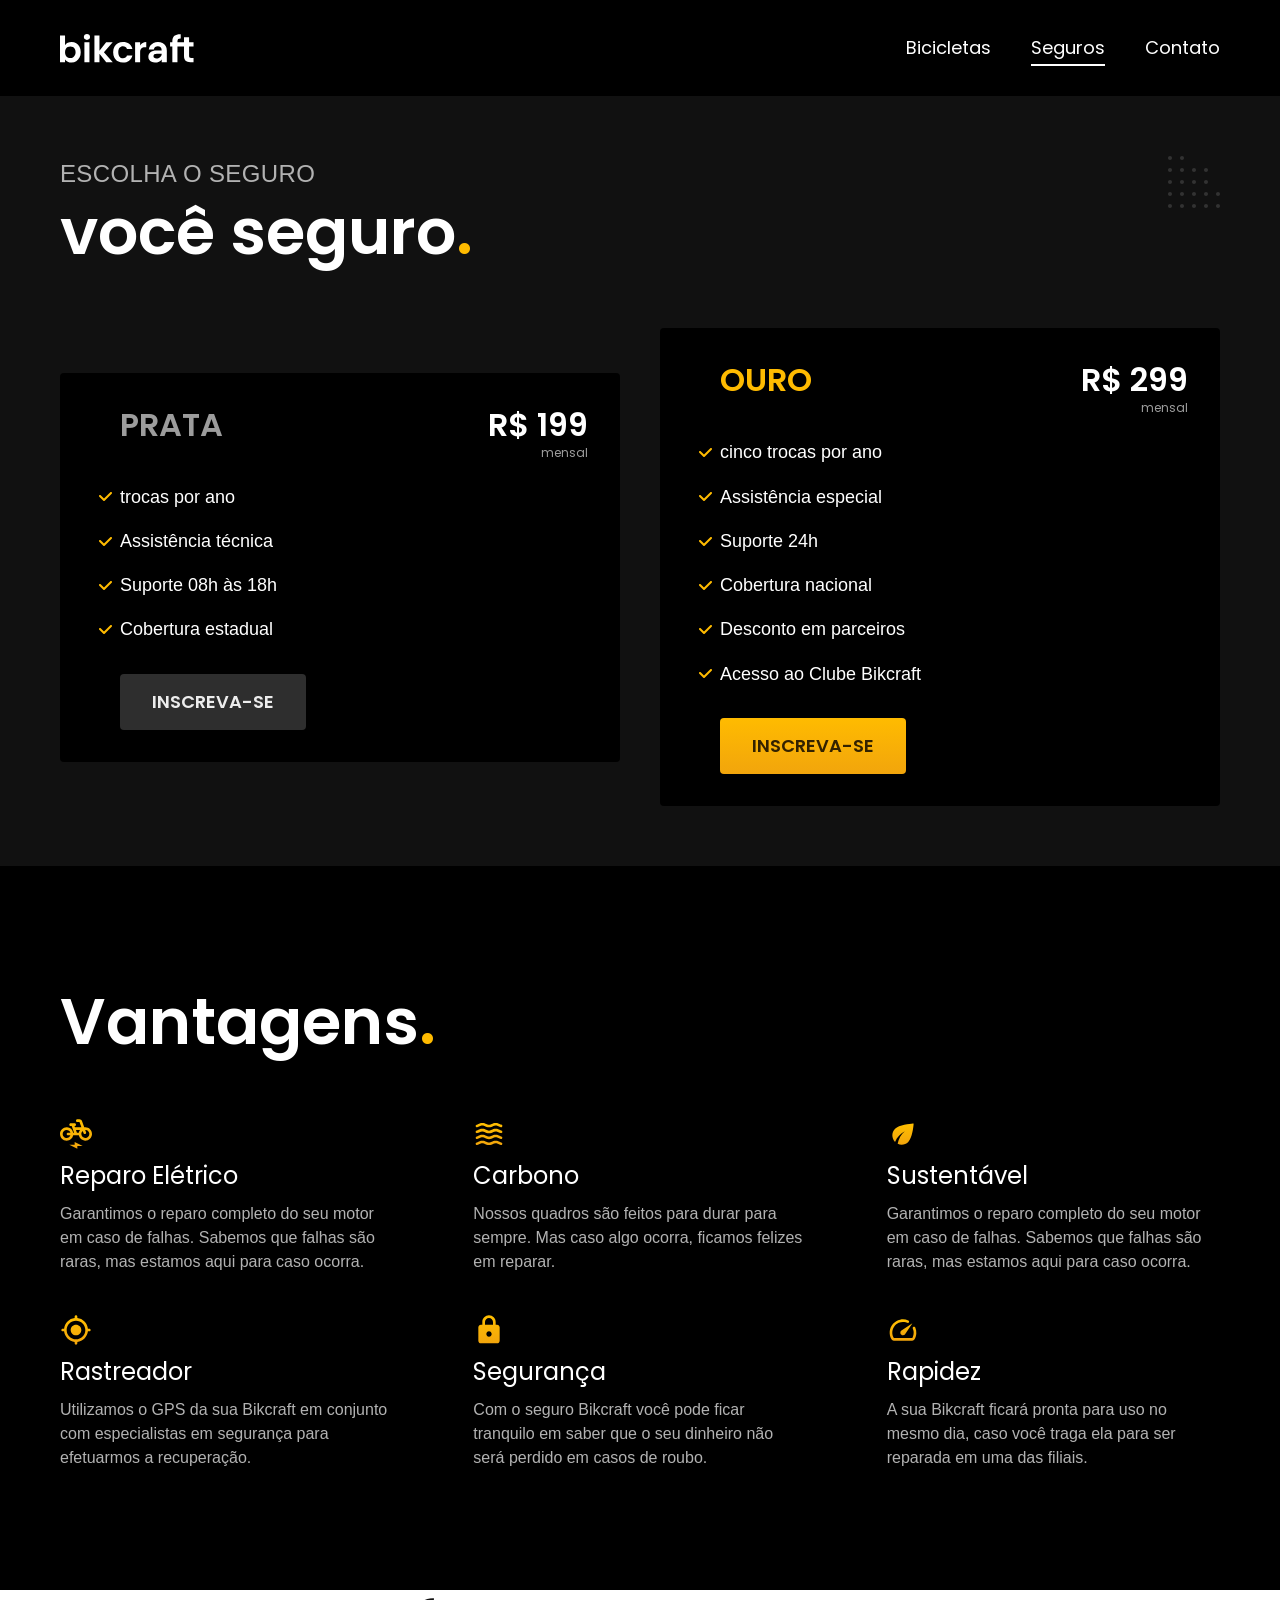
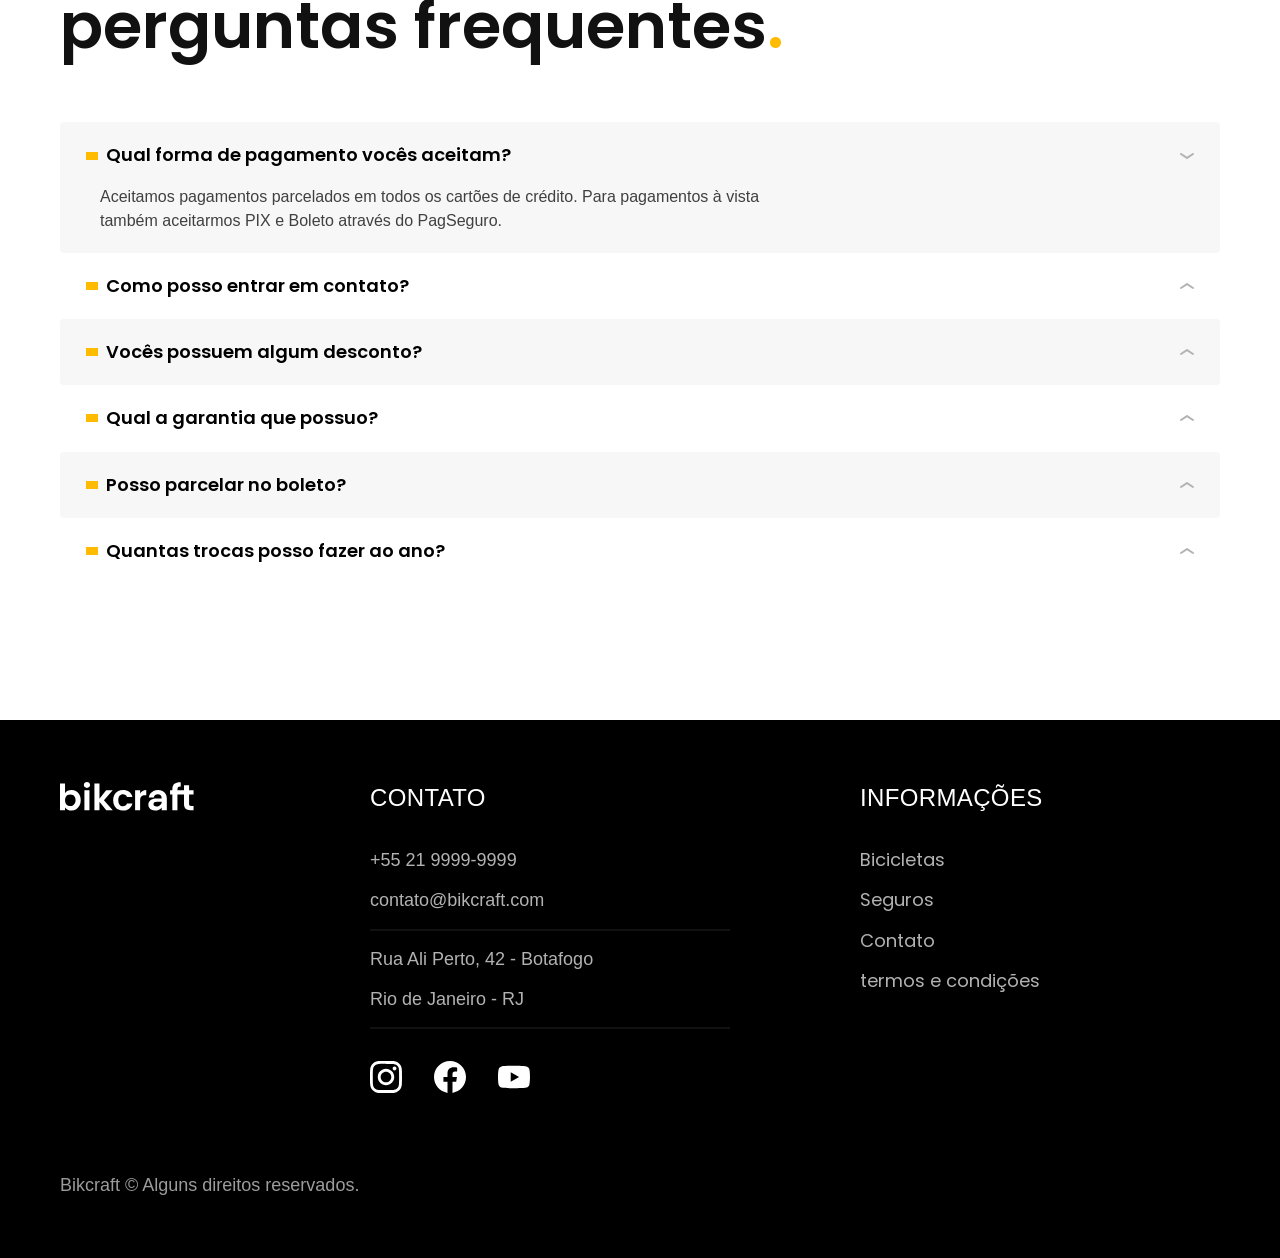
==== commit f4bd3784: "otimizado para producao" ====
--- a/seguros.html
+++ b/seguros.html
@@ -21,6 +21,7 @@
 
  <script>document.documentElement.classList.add('js');</script>
 </head>
+
 <body id="seguros">
     <header class="header-bg">
         <div class="header container">
--- a/css/style.min.css
+++ b/css/style.min.css
@@ -1 +1 @@
-body{margin:0;font-family:Arial,Helvetica,sans-serif;color:#111}blockquote,dd,h1,h2,h3,h4,p,ul{margin:0}ul{padding:0;list-style:none}a{text-decoration:none;color:inherit}img{max-width:100%;height:auto;display:block}img[src$=".jpg"]{border-radius:4px}.font-1-xs{font:400 0.75rem/1.35 Poppins,sans-serif}.font-2-xs{font:400 0.875rem/1.42 Roboto,sans-serif}.font-1-s{font:400 1rem/1.5 Poppins,sans-serif}.font-2-s{font:400 1rem/1.5 Roboto,sans-serif}.font-1-m .font-1-m-b{font:400 1.125rem/1.35 Poppins,sans-serif}.font-1-m-b{font-weight:600}.font-2-m{font:500 1.125rem/1.35 Roboto,sans-serif}.font-1-l{font:400 1.5rem/1.5 Poppins,sans-serif}.font-2-l .font-2-l-b{font:400 1.5rem/1.5 Roboto,sans-serif}.font-2-l-b{font-weight:500;letter-spacing:.015em;text-transform:uppercase}.font-1-xl{font:600 2rem/1.25 Poppins,sans-serif}.font-2-xl{font:500 4rem/1.25 Roboto,sans-serif}.font-1-xxl{font:600 4rem/1.125 Poppins,sans-serif}@media (max-width:1200px){.font-1-xxl{font-size:3rem}.font-2-l .font-2-l-b{font-size:1.125rem}}@media (max-width:800px){.font-1-xxl{font-size:2rem}.font-1-xl .font-2-xl{font-size:1.5rem}}:root{--cor-0:#ffffff;--cor-1:#F7F7F7;--cor-2:#EDEDED;--cor-3:#DEDEDE;--cor-4:#CCCCCC;--cor-5:#b2b2b2;--cor-6:#9C9C9C;--cor-7:#717171;--cor-8:#595959;--cor-9:#404040;--cor-10:#2e2e2e;--cor-11:#111111;--cor-12:#000000;--cor-p1:#ffbb00;--cor-p2:#E5A40B;--cor-p3:#A66E00;--cor-p4:#664400;--cor-p5:#332200}.cor-0{color:var(--cor-0)}.cor-1{color:var(--cor-1)}.cor-2{color:var(--cor-2)}.cor-3{color:var(--cor-3)}.cor-4{color:var(--cor-4)}.cor-5{color:var(--cor-5)}.cor-6{color:var(--cor-6)}.cor-7{color:var(--cor-7)}.cor-8{color:var(--cor-8)}.cor-9{color:var(--cor-9)}.cor-10{color:var(--cor-10)}.cor-11{color:var(--cor-11)}.cor-12{color:var(--cor-12)}.cor-p1{color:var(--cor-p1)}.cor-p2{color:var(--cor-p2)}.cor-p3{color:var(--cor-p3)}.cor-p4{color:var(--cor-p4)}.cor-p5{color:var(--cor-p5)}.js .fadeInDown{transform:translate3d(0,-20px,0)}.js .fadeInUp{transform:translate3d(0,20px,0)}.js .fadeInRight{transform:translate3d(20px,0,0)}.js .fadeInLeft{transform:translate3d(-20px,0,0)}.js [data-anime]{opacity:0}.js .anime{opacity:1;transform:none;transition:transform .8s,opacity .8s}.header-bg{background-color:var(--cor-12)}.header{display:flex;flex-wrap:wrap;gap:20px;justify-content:space-between;align-items:center;padding-top:20px;padding-bottom:20px}.header-menu{display:flex;flex-wrap:wrap;gap:40px}.header-menu a{display:inline-block;padding:16px 0;position:relative}.header-menu a:after{content:"";display:block;height:2px;width:0;background:var(--cor-0);margin-top:4px;transition:.3s;position:absolute}.header-menu a.ativo::after,.header-menu a:hover::after{width:100%}@media (max-width:800px){.header-menu{gap:20px}.header-menu a{background:var(--cor-11);padding:12px 16px;border-radius:4px}.header-menu a:hover{background-color:var(--cor-10)}.header a:after{display:none}}@media (max-width:600px){.header-menu{gap:12px}.header-menu a{padding:8px 12px;font-size:14px}}.footer-bg{background-color:var(--cor-12)}.footer{display:grid;grid-template-columns:3fr 5fr 4fr;gap:40px;padding-top:60px;padding-bottom:60px}.footer h3{margin-bottom:32px}.footer-contato ul{margin-bottom:32px}.footer-contato li:nth-child(2n):after{content:"";display:block;max-width:360px;height:2px;background:var(--cor-11);margin-top:16px}.footer li{margin-bottom:16px}.footer-redes{display:flex;gap:32px}.footer a:hover{color:var(--cor-0)}.footer-copy{grid-column:1/-1;margin-top:40px}@media (max-width:800px){.footer>img{display:none}.footer{grid-template-columns:1fr 1fr}}@media (max-width:600px){.footer{grid-template-columns:1fr;gap:60px}.footer-copy{margin-top:0}}.container{box-sizing:border-box;max-width:1200px;padding-left:20px;padding-right:20px;margin-left:auto;margin-right:auto}.botao{display:inline-block;padding:16px 32px;background:linear-gradient(#fb0 ,#f2a50c);border-radius:4px;box-shadow:0 1px 2px rgba(0,0,0,.1);text-transform:uppercase;color:var(--cor-p5);font:600 1.125rem/1.35 Poppins,sans-serif;max-width:max-content;border:none;cursor:pointer}.botao:hover{background:linear-gradient(#ffb60d ,#e59317)}.botao.secundario{background:var(--cor-10);color:var(--cor-2)}.botao.secundario:hover{background:var(--cor-9)}.botao.seta{display:flex;align-items:center}.botao.seta::after{content:"";display:inline-block;width:18px;height:10px;margin-left:12px;background:url(../img/icones/seta.svg);transition:transform .2s}.botao.seta:hover::after{transform:translateX(4px)}@media (max-width:600px){.botao{padding:12px 16px;font-size:1rem}}.link{display:inline-block;color:var(--cor-p1);font:500 1.5rem/1.5 Poppins,sans-serif;text-transform:uppercase}.link::after{content:"";display:block;width:100%;height:4px;background-color:currentColor}.link:hover{color:var(--cor-0)}.titulo-bg{padding-top:60px;padding-bottom:60px;background-color:var(--cor-11)}.titulo{background:url('../img/dec/top-right.svg') no-repeat top right 20px}.titulo p{margin-bottom:4px}@media (max-width:800px){.titulo-bg{padding-top:40px;padding-bottom:40px}.titulo p{font-size:1rem;text-transform:lowercase;font-weight:400}}.form{display:grid;grid-template-columns:1fr 1fr;gap:20px}.form label{display:block;font:400 1rem/1.5 Poppins,sans-serif;margin-bottom:4px}.form .col-2{grid-column:span 2}.form input[type=email],.form input[type=text],.form textarea{font:400 1rem/1/5 Roboto,sans-serif;background:var(--cor-1);border:1px solid var(--cor-2);padding:12px;border-radius:4px;width:100%;box-sizing:border-box}.form input[type=email]:focus,.form input[type=text]:focus,.form textarea:focus{outline:0;background-color:var(--cor-p1);background:var(--cor-0);box-shadow:0 0 0 2px #fea}@media (max-width:600px){.form{grid-template-columns:1fr}.form .col-2{grid-column:1}}.introducao-bg{background:var(--cor-12) url(../img/dec/bottom-left.svg) no-repeat bottom 160px left 40px;box-shadow:inset 0 -120px var(--cor-0)}.introducao{display:grid;grid-template-columns:1fr 1fr;gap:0 40px}.introducao-conteudo{align-self:end;padding-bottom:200px}.introducao img{width:100%;height:100%;object-fit:cover;border-radius:4px}.introducao h1{margin-bottom:32px}.introducao p{margin-bottom:20px}@media (max-width:800px){.introducao-bg{background:var(--cor-11);padding-top:40px;box-shadow:inset 0 -60px var(--cor-0)}.introducao{grid-template-columns:1fr;gap:32px}.introducao-conteudo{padding-bottom:0}.introducao h1{margin-bottom:16px}.introducao img{height:300px;width:100%}}.tecnologia-bg{background-color:var(--cor-11);box-shadow:inset 0 80px var(--cor-0),inset 0 -80px var(--cor-0)}.tecnologia{display:grid;grid-template-columns:1fr 1fr;gap:40px}.tecnologia-imagem img{width:100%;height:100%;object-fit:cover;object-position:left}.tecnologia-conteudo{padding-top:160px;padding-bottom:160px}.tecnologia-conteudo>span{display:block;margin-bottom:20px}.tecnologia-conteudo h2{margin-bottom:32px}.tecnologia-conteudo>p{margin-bottom:20px}.tecnologia a{margin-bottom:80px}.tecnologia-vantagens{display:flex;gap:40px}.tecnologia-vantagens h3{margin-bottom:8px;width:max-content}.tecnologia-vantagens img{width:24px;margin-bottom:8px}@media (max-width:800px){.tecnologia-bg{box-shadow:initial}.tecnologia{grid-template-columns:1fr}.tecnologia-conteudo{padding-top:60px;padding-bottom:60px}.tecnologia-imagem{display:none}.tecnologia a{margin-bottom:60px}}@media (max-width:600px){.tecnologia-vantagens{flex-direction:column}}.parceiros{padding-top:60px;padding-bottom:120px}.parceiros h2{margin-bottom:60px}.parceiros ul{padding:0 20px;max-width:1400px;display:grid;grid-template-columns:repeat(4,1fr);margin:0 auto}.parceiros li{display:flex;padding:32px;border-left:2px solid var(--cor-2)}.parceiros img{margin:auto}.parceiros li:first-child,.parceiros li:nth-child(5){border-left:none}.parceiros li:nth-child(n+5){border-top:2px solid var(--cor-2)}@media (max-width:800px){.parceiros{padding-bottom:60px}.parceiros li{padding:20px}.parceiros h2{padding-bottom:20px}.parceiros ul{grid-template-columns:repeat(2,1fr)}.parceiros li:nth-child(n+3){border-top:2px solid var(--cor-2)}.parceiros li:nth-child(odd){border-left:none}}.depoimento{display:grid;grid-template-columns:1fr 1fr;background-color:var(--cor-p1);overflow:hidden}.depoimento img{width:100%;height:100%;object-fit:cover;border-radius:0}.depoimento-conteudo{padding:40px 40px 80px 80px;align-self:end;background:url('../img/dec/bottom-right-p.svg') no-repeat bottom 40px right 40px}.depoimento-conteudo p{max-width:32ch;font-family:Merriweather,serif;font-style:italic;font-weight:900;margin-bottom:32px;position:relative}.depoimento p::after,.depoimento p::before{font-size:5rem;color:var(--cor-p2);position:absolute}.depoimento p::before{content:"“";left:-50px;top:-20px}.depoimento p::after{content:"”"}@media (min-width:1200px){.depoimento img{max-height:520px}}@media (max-width:800px){.depoimento{grid-template-columns:1fr;text-align:center}.depoimento img{max-height:200px}.depoimento-conteudo{padding:40px 20px;justify-self:center}}.bicicletas-lista{padding-top:60px;padding-bottom:120px}.bicicletas-lista h2{margin-bottom:40px}.bicicletas-lista ul{display:flex;gap:40px;padding:0 20px 20px 20px;max-width:1400px;margin-left:auto;margin-right:auto;overflow-x:auto}#bicicleta .bicicletas-lista ul{padding:0 0 20px 0}.bicicletas-lista li{flex:1;min-width:280px}.bicicletas-lista a{display:block}.bicicletas-lista img{margin-bottom:16px}.bicicletas-lista h3{margin-bottom:8px;display:flex;align-items:center}.bicicletas-lista h3::before{content:"";display:inline-block;height:8px;width:12px;margin-right:8px;background-color:var(--cor-p1);transition:width .2s}.bicicletas-lista a:hover h3::before{width:24px}.bicicletas-lista li span{padding-left:20px}@media (max-width:800px){.bicicletas-lista{padding-bottom:60px}.bicicletas-lista ul{gap:20px}}.bicicletas-bg{background:linear-gradient(to right,var(--cor-0) 30%,var(--cor-11) 0)}.bicicletas{display:grid;grid-template-columns:1fr 1fr;gap:40px;padding-top:60px;padding-bottom:60px;background:url('../img/dec/top-right.svg' no-repeat top 40px     right 20px')}.bicicletas-imagem{display:grid}.bicicletas-imagem img{grid-area:1/1}.bicicletas-imagem span{grid-area:1/1;place-self:start end;margin-top:20px;background:var(--cor-12);display:inline-block;padding:8px 16px 8px 8px;border-radius:4px 0 0 4px}.bicicletas-conteudo{display:grid;grid-template-columns:1fr auto;align-content:start}.bicicletas h2,.bicicletas p{grid-column:1/-1}.bicicletas h2{margin-bottom:20px}.bicicletas h2::before{content:"";display:block;width:12px;height:8px;background-color:var(--cor-p1);margin-bottom:8px}.bicicletas p{margin-bottom:32px}.bicicletas a{place-self:end}.bicicletas li{display:flex;align-items:center}.bicicletas ul{display:grid;gap:16px}.bicicletas-conteudo img{width:24px;margin-right:8px}@media (max-width:800px){.bicicletas-bg{background:var(--cor-11)}.bicicletas{grid-template-columns:1fr;gap:20px;padding-top:40px;padding-bottom:40px}}@media (max-width:600px){.bicicletas-conteudo{grid-template-columns:1fr}.bicicletas ul{font-size:1rem;grid-template-columns:1fr 1fr;margin-bottom:32px}.bicicletas a{place-self:start}}.bicicleta{display:grid;grid-template-columns:1fr 1fr;align-items:start;gap:40px;padding-top:60px;padding-bottom:60px}#bicicleta .titulo p{text-transform:uppercase}.bicicleta-imagens{display:flex;flex-wrap:wrap;gap:20px}.bicicleta-imagens img{flex:1;min-width:200px}.bicicleta-imagens img:first-child{min-width:100%}.bicicleta-conteudo>p{margin-bottom:32px}.bicicleta-comprar{display:grid;grid-template-columns:max-content auto;align-items:center;justify-items:start;gap:8px 12px;margin-bottom:40px}.bicicleta-comprar a{grid-row:span 2}.bicicleta-comprar span{display:flex;align-items:center;background-color:var(--cor-12);gap:8px;padding:4px 8px;border-radius:4px}.bicicleta-conteudo h2{text-transform:uppercase;letter-spacing:.015em;margin-bottom:12px}.bicicleta-ficha,.bicicleta-informacoes{padding:32px;background-color:var(--cor-12);border-radius:4px}.bicicleta-informacoes{margin-bottom:40px;display:grid;grid-template-columns:1fr 1fr;gap:32px}.bicicleta-informacoes img{width:24px;margin-bottom:8px}.bicicleta-informacoes h3{margin-bottom:8px}.bicicleta-ficha li{padding:4px 0;display:flex;justify-content:space-between;border-bottom:1px solid var(--cor-11)}.bicicleta-ficha li:last-child{border-bottom:none}.bicicleta-ficha span{color:var(--cor-6)}@media (max-width:800px){.bicicleta{grid-template-columns:1fr;padding-top:40px;padding-bottom:40px}.bicicleta-imagens{grid-row:2}}@media (max-width:400px){.bicicleta-informacoes{grid-template-columns:1fr}.bicicleta-comprar{grid-template-columns:1fr}}.seguro-bg{background-color:var(--cor-11);box-shadow:inset 0 120px var(--cor-0),inset 0 -120px var(--cor-12)}.seguro{display:grid;grid-template-columns:1fr 1fr;gap:40px}.seguro-imagem img{width:100%;height:100%;object-fit:cover}.seguro-conteudo{padding-top:180px;padding-bottom:180px}.seguro h2{margin-bottom:32px}.seguro p{margin-bottom:20px}@media (max-width:800px){.seguro-bg{box-shadow:inset 0 -60px var(--cor-12)}.seguro{grid-template-columns:1fr}.seguro-conteudo{grid-row:1;padding-top:40px;padding-bottom:0}}.seguros-bg{background:var(--cor-11)}.seguros{padding-top:60px;padding-bottom:60px;display:grid;grid-template-columns:1fr 1fr;gap:40px;align-items:center}#seguros .seguros{padding-top:0}.seguros h2{grid-column:1/-1}.seguros-item{background-color:var(--cor-12);padding:32px 32px 32px 60px;display:grid;grid-template-columns:1fr auto;border-radius:4px}.seguros-item h3{margin-bottom:40px}.seguros-item span{grid-column:2;display:block;text-align:right}.seguros-item ul{grid-column:1/-1;margin-bottom:32px}.seguros-item li{display:flex;align-items:center;position:relative}.seguros-item li+li{margin-top:20px}.seguros-item li::before{content:"";display:block;width:13px;height:9px;background-image:url(../img/icones/lista.svg);position:absolute;left:-21px}.seguros-item a{grid-column:1/-1}@media (max-width:800px){.seguros{grid-template-columns:1fr}}.vantagens-bg{background-color:var(--cor-12)}.vantagens{padding-top:120px;padding-bottom:120px}.vantagens h2{margin-bottom:60px}.vantagens ul{display:grid;grid-template-columns:repeat(auto-fit,minmax(280px,max-content));gap:40px 80px}.vantagens h3,.vantagens img{margin-bottom:8px}@media (max-width:800px){.vantagens{padding-top:60px;padding-bottom:60px}.vantagens h2{margin-bottom:40px}.vantagens ul{gap:20px}}.perguntas{padding-bottom:120px;padding-bottom:120px}.perguntas h2{margin-bottom:60px}.perguntas dl>div{padding:20px;border-radius:4px}.perguntas dl>div:nth-child(odd){background-color:var(--cor-1)}.perguntas button{display:grid;grid-template-columns:auto 1fr auto;align-items:center;gap:8px;cursor:pointer;border:none;background:0 0;width:100%;text-align:left}.perguntas button::before{content:"";display:inline-block;width:12px;height:8px;background-color:var(--cor-p1)}.perguntas button::after{content:"";display:inline-block;width:14px;height:6px;background:url(../img/icones/seta-abrir.svg);transition:.3s}.perguntas button:hover::after,.perguntas button[aria-expanded=true]::after{transform:rotate(180deg)}.js .perguntas dd{display:none}.js .perguntas dd.ativa{display:block}.perguntas dd{padding-left:20px;padding-top:16px;max-width:80ch}@media (max-width:800px){.perguntas{padding-top:60px;padding-bottom:60px}.perguntas h2{margin-bottom:40px}}#contato{background:linear-gradient(var(--cor-11) 600px,var(--cor-1) 0)}.contato{display:grid;grid-template-columns:5fr 7fr}.contato-dados,.contato-formulario{padding:60px;box-shadow:0 1px 2px rgba(0,0,0,.1)}.contato-dados{border-radius:5px 0 0 5px;background:var(--cor-12) url('../img/dec/bottom-left.svg') no-repeat bottom 20px left 20px}.contato-formulario{border-radius:0 5px 5px 0;background:var(--cor-0) url('../img/dec/bottom-right.svg') no-repeat bottom 20px right 20px}.contato-dados h2{margin-bottom:60px}.contato-endereco{margin-bottom:32px;padding-left:28px;background:url(../img/icones/local.svg) no-repeat 0 2px}.contato-endereco p{margin-bottom:8px}.contato-meios a{display:block;max-width:max-content;margin-bottom:8px;padding-left:28px}.contato-meios a:hover{color:var(--cor-0)}.contato-meios a:first-child{background:url(../img/icones/email.svg) no-repeat 0 2px}.contato-meios a:nth-child(2){margin-bottom:32px}.contato-meios a:nth-child(3){background:url(../img/icones/telefone.svg) no-repeat 0 2px;margin-bottom:60px}.contato-redes{display:flex;gap:32px;padding-left:28px}@media (max-width:800px){.contato{grid-template-columns:1fr}.contato-dados,.contato-formulario{padding:20px}.contato-dados{border-radius:5px 5px 0 0;background:var(--cor-12)}.contato-formulario{border-radius:0 0 5px 5px}.contato-dados h2,.contato-meios a:nth-child(3){margin-bottom:32px}.contato-redes{margin-bottom:12px}}.lojas{display:grid;grid-template-columns:1fr 1fr;gap:0 40px;padding-top:120px;padding-bottom:120px}.lojas h2{grid-column:1/-1;margin-bottom:60px}.lojas img{border-radius:4px 4px 0 0}.lojas-item{border-radius:4px;background:var(--cor-0);box-shadow:0 1px 2px rgba(0,0,0,.1)}.lojas-conteudo{display:grid;grid-template-columns:1fr 1fr;gap:32px 16px;padding:32px}.lojas-conteudo h3,.lojas-tempo{grid-column:1/-1}.lojas-dados{display:grid;gap:8px;border-left:2px solid var(--cor-2);padding-left:12px}.lojas-tempo{display:flex;align-items:center;gap:8px}@media (max-width:800px){.lojas{gap:20px;padding-top:60px;padding-bottom:60px}.lojas h2{margin-bottom:32px}.lojas-conteudo{grid-template-columns:1fr}}@media (max-width:600px){.lojas{grid-template-columns:1fr}}#orcamento{background:linear-gradient(var(--cor-11) 600px,var(--cor-1) 0)}.orcamento{display:grid;grid-template-columns:5fr 7fr;padding-bottom:120px}.orcamento h2{text-transform:uppercase;position:relative;display:flex;align-items:center}.orcamento h2::before{content:"";display:inline-block;width:4px;height:8px;background-color:var(--cor-p1);position:absolute;left:-12px}.orcamento-dados,.orcamento-produto{padding:60px;box-shadow:0 1px 2px rgba(0,0,0,.1)}.orcamento-produto{border-radius:5px 0 0 5px;background:var(--cor-12) url('../img/dec/bottom-left.svg') no-repeat bottom 20px left 20px;display:grid;grid-template-columns:1fr 1fr;gap:20px;align-content:start}.orcamento-produto>*{grid-column:1/-1}.orcamento-produto>label{grid-column:initial}.orcamento-produto label{font:400 1rem/1.5 Poppins,sans-serif;color:var(--cor-4);background-color:var(--cor-10);padding:12px 16px;border-radius:4px;cursor:pointer;display:grid;grid-template-columns:auto 1fr auto;align-items:center;border:1px solid var(--cor-10)}.orcamento-produto input:checked+label{background:var(--cor-0);color:var(--cor-11)}.orcamento-produto label::before{content:"";display:inline-block;box-sizing:border-box;width:12px;height:12px;border:1px solid var(--cor-6);border-radius:50%;margin-right:8px}.orcamento-produto input:checked+label::before{background-color:var(--cor-7);box-shadow:inset 0 0 0 3px var(--cor-0),inset 0 0 0 6px var(--cor-7)}.orcamento-produto label:hover{background-color:var(--cor-9);background-color:var(--cor-9)}.orcamento-produto input:focus+label{box-shadow:0 0 0 2px var(--cor-p1);border-color:var(--cor-12)}.orcamento-produto label span{display:none}.orcamento-produto input:checked+label span{display:inline}.orcamento-produto input{opacity:0;position:absolute;pointer-events:none}.orcamento-dados{border-radius:0 5px 5px 0;background:var(--cor-0) url('../img/dec/bottom-right.svg') no-repeat bottom 20px right 20px}.orcamento-conteudo{display:none}.orcamento-conteudo h2,.orcamento-dados h2:nth-of-type(n+2){margin-top:20px}#bikcraft:checked~#orcamento-bikcraft,#seguro:checked~#orcamento-seguro{display:grid;gap:20px}.orcamento-detalhes{display:none;background:var(--cor-0);padding:20px;grid-template-columns:1fr 1fr;border-radius:4px;align-items:center}.orcamento-detalhes li{display:flex;align-items:center;margin-bottom:8px}.orcamento-detalhes li img{width:16px;margin-right:8px}.orcamento-produto input:checked+label+.orcamento-detalhes{display:grid}@media (max-width:1200px){.orcamento-dados,.orcamento-produto{padding:32px}}@media (max-width:800px){.orcamento{grid-template-columns:1fr}.orcamento-produto{border-radius:5px 5px 0 0;background:var(--cor-12)}.orcamento-dados{border-radius:0 0 5px 5px}}@media (max-width:400px){.orcamento-produto{grid-template-columns:1fr}}.termos{padding-top:80px;padding-bottom:80px}.termos h2{font-weight:600;margin-bottom:20px}.termos p+h2{margin-top:40px}.termos p{max-width:75ch;margin-bottom:24px}+body{margin:0;font-family:Arial,Helvetica,sans-serif;color:#111}blockquote,dd,h1,h2,h3,h4,p,ul{margin:0}ul{padding:0;list-style:none}a{text-decoration:none;color:inherit}img{max-width:100%;height:auto;display:block}img[src$=".jpg"]{border-radius:4px}.font-1-xs{font:400 0.75rem/1.35 Poppins,sans-serif}.font-2-xs{font:400 0.875rem/1.42 Roboto,sans-serif}.font-1-s{font:400 1rem/1.5 Poppins,sans-serif}.font-2-s{font:400 1rem/1.5 Roboto,sans-serif}.font-1-m,.font-1-m-b{font:400 1.125rem/1.35 Poppins,sans-serif}.font-1-m-b{font-weight:600}.font-2-m{font:500 1.125rem/1.35 Roboto,sans-serif}.font-1-l{font:400 1.5rem/1.5 Poppins,sans-serif}.font-2-l,.font-2-l-b{font:400 1.5rem/1.5 Roboto,sans-serif}.font-2-l-b{font-weight:500;letter-spacing:.015em;text-transform:uppercase}.font-1-xl{font:600 2rem/1.25 Poppins,sans-serif}.font-2-xl{font:500 4rem/1.25 Roboto,sans-serif}.font-1-xxl{font:600 4rem/1.125 Poppins,sans-serif}@media (max-width:1200px){.font-1-xxl{font-size:3rem}.font-2-l,.font-2-l-b{font-size:1.125rem}}@media (max-width:800px){.font-1-xxl{font-size:2rem}.font-1-xl,.font-2-xl{font-size:1.5rem}}:root{--cor-0:#ffffff;--cor-1:#F7F7F7;--cor-2:#EDEDED;--cor-3:#DEDEDE;--cor-4:#CCCCCC;--cor-5:#b2b2b2;--cor-6:#9C9C9C;--cor-7:#717171;--cor-8:#595959;--cor-9:#404040;--cor-10:#2e2e2e;--cor-11:#111111;--cor-12:#000000;--cor-p1:#ffbb00;--cor-p2:#E5A40B;--cor-p3:#A66E00;--cor-p4:#664400;--cor-p5:#332200}.cor-0{color:var(--cor-0)}.cor-1{color:var(--cor-1)}.cor-2{color:var(--cor-2)}.cor-3{color:var(--cor-3)}.cor-4{color:var(--cor-4)}.cor-5{color:var(--cor-5)}.cor-6{color:var(--cor-6)}.cor-7{color:var(--cor-7)}.cor-8{color:var(--cor-8)}.cor-9{color:var(--cor-9)}.cor-10{color:var(--cor-10)}.cor-11{color:var(--cor-11)}.cor-12{color:var(--cor-12)}.cor-p1{color:var(--cor-p1)}.cor-p2{color:var(--cor-p2)}.cor-p3{color:var(--cor-p3)}.cor-p4{color:var(--cor-p4)}.cor-p5{color:var(--cor-p5)}.js .fadeInDown{transform:translate3d(0,-20px,0)}.js .fadeInUp{transform:translate3d(0,20px,0)}.js .fadeInRight{transform:translate3d(20px,0,0)}.js .fadeInLeft{transform:translate3d(-20px,0,0)}.js [data-anime]{opacity:0}.js .anime{opacity:1;transform:none;transition:transform .8s,opacity .8s}.header-bg{background-color:var(--cor-12)}.header{display:flex;flex-wrap:wrap;gap:20px;justify-content:space-between;align-items:center;padding-top:20px;padding-bottom:20px}.header-menu{display:flex;flex-wrap:wrap;gap:40px}.header-menu a{display:inline-block;padding:16px 0;position:relative}.header-menu a:after{content:"";display:block;height:2px;width:0;background:var(--cor-0);margin-top:4px;transition:.3s;position:absolute}.header-menu a.ativo::after,.header-menu a:hover::after{width:100%}@media (max-width:800px){.header-menu{gap:20px}.header-menu a{background:var(--cor-11);padding:12px 16px;border-radius:4px}.header-menu a:hover{background-color:var(--cor-10)}.header a:after{display:none}}@media (max-width:600px){.header-menu{gap:12px}.header-menu a{padding:8px 12px;font-size:14px}}.footer-bg{background-color:var(--cor-12)}.footer{display:grid;grid-template-columns:3fr 5fr 4fr;gap:40px;padding-top:60px;padding-bottom:60px}.footer h3{margin-bottom:32px}.footer-contato ul{margin-bottom:32px}.footer-contato li:nth-child(2n):after{content:"";display:block;max-width:360px;height:2px;background:var(--cor-11);margin-top:16px}.footer li{margin-bottom:16px}.footer-redes{display:flex;gap:32px}.footer a:hover{color:var(--cor-0)}.footer-copy{grid-column:1/-1;margin-top:40px}@media (max-width:800px){.footer>img{display:none}.footer{grid-template-columns:1fr 1fr}}@media (max-width:600px){.footer{grid-template-columns:1fr;gap:60px}.footer-copy{margin-top:0}}.container{box-sizing:border-box;max-width:1200px;padding-left:20px;padding-right:20px;margin-left:auto;margin-right:auto}.botao{display:inline-block;padding:16px 32px;background:linear-gradient(#fb0 ,#f2a50c);border-radius:4px;box-shadow:0 1px 2px rgba(0,0,0,.1);text-transform:uppercase;color:var(--cor-p5);font:600 1.125rem/1.35 Poppins,sans-serif;max-width:max-content;border:none;cursor:pointer}.botao:hover{background:linear-gradient(#ffb60d ,#e59317)}.botao.secundario{background:var(--cor-10);color:var(--cor-2)}.botao.secundario:hover{background:var(--cor-9)}.botao.seta{display:flex;align-items:center}.botao.seta::after{content:"";display:inline-block;width:18px;height:10px;margin-left:12px;background:url("../img/icones/seta.svg");transition:transform .2s}.botao.seta:hover::after{transform:translateX(4px)}@media (max-width:600px){.botao{padding:12px 16px;font-size:1rem}}.link{display:inline-block;color:var(--cor-p1);font:500 1.5rem/1.5 Poppins,sans-serif;text-transform:uppercase}.link::after{content:"";display:block;width:100%;height:4px;background-color:currentColor}.link:hover{color:var(--cor-0)}.titulo-bg{padding-top:60px;padding-bottom:60px;background-color:var(--cor-11)}.titulo{background:url('../img/dec/top-right.svg') no-repeat top right 20px}.titulo p{margin-bottom:4px}@media (max-width:800px){.titulo-bg{padding-top:40px;padding-bottom:40px}.titulo p{font-size:1rem;text-transform:lowercase;font-weight:400}}.form{display:grid;grid-template-columns:1fr 1fr;gap:20px}.form label{display:block;font:400 1rem/1.5 Poppins,sans-serif;margin-bottom:4px}.form .col-2{grid-column:span 2}.form input[type=email],.form input[type=text],.form textarea{font:400 1rem/1.5 Roboto,sans-serif;background:var(--cor-1);border:1px solid var(--cor-2);padding:12px;border-radius:4px;width:100%;box-sizing:border-box}.form input[type=email]:focus,.form input[type=text]:focus,.form textarea:focus{outline:0;background-color:var(--cor-p1);background:var(--cor-0);box-shadow:0 0 0 2px #fea}@media (max-width:600px){.form{grid-template-columns:1fr}.form .col-2{grid-column:1}}.introducao-bg{background:var(--cor-12) url(../img/dec/bottom-left.svg) no-repeat bottom 160px left 40px;box-shadow:inset 0 -120px var(--cor-0)}.introducao{display:grid;grid-template-columns:1fr 1fr;gap:0 40px}.introducao-conteudo{align-self:end;padding-bottom:200px}.introducao img{width:100%;height:100%;object-fit:cover;border-radius:4px}.introducao h1{margin-bottom:32px}.introducao p{margin-bottom:20px}@media (max-width:800px){.introducao-bg{background:var(--cor-11);padding-top:40px;box-shadow:inset 0 -60px var(--cor-0)}.introducao{grid-template-columns:1fr;gap:32px}.introducao-conteudo{padding-bottom:0}.introducao h1{margin-bottom:16px}.introducao img{height:300px;width:100%}}.tecnologia-bg{background-color:var(--cor-11);box-shadow:inset 0 80px var(--cor-0),inset 0 -80px var(--cor-0)}.tecnologia{display:grid;grid-template-columns:1fr 1fr;gap:40px}.tecnologia-imagem img{width:100%;height:100%;object-fit:cover;object-position:left}.tecnologia-conteudo{padding-top:160px;padding-bottom:160px}.tecnologia-conteudo>span{display:block;margin-bottom:20px}.tecnologia-conteudo h2{margin-bottom:32px}.tecnologia-conteudo>p{margin-bottom:20px}.tecnologia a{margin-bottom:80px}.tecnologia-vantagens{display:flex;gap:40px}.tecnologia-vantagens h3{margin-bottom:8px;width:max-content}.tecnologia-vantagens img{width:24px;margin-bottom:8px}@media (max-width:800px){.tecnologia-bg{box-shadow:initial}.tecnologia{grid-template-columns:1fr}.tecnologia-conteudo{padding-top:60px;padding-bottom:60px}.tecnologia-imagem{display:none}.tecnologia a{margin-bottom:60px}}@media (max-width:600px){.tecnologia-vantagens{flex-direction:column}}.parceiros{padding-top:60px;padding-bottom:120px}.parceiros h2{margin-bottom:60px}.parceiros ul{padding:0 20px;max-width:1400px;display:grid;grid-template-columns:repeat(4,1fr);margin:0 auto}.parceiros li{display:flex;padding:32px;border-left:2px solid var(--cor-2)}.parceiros img{margin:auto}.parceiros li:first-child,.parceiros li:nth-child(5){border-left:none}.parceiros li:nth-child(n+5){border-top:2px solid var(--cor-2)}@media (max-width:800px){.parceiros{padding-bottom:60px}.parceiros li{padding:20px}.parceiros h2{padding-bottom:20px}.parceiros ul{grid-template-columns:repeat(2,1fr)}.parceiros li:nth-child(n+3){border-top:2px solid var(--cor-2)}.parceiros li:nth-child(odd){border-left:none}}.depoimento{display:grid;grid-template-columns:1fr 1fr;background-color:var(--cor-p1);overflow:hidden}.depoimento img{width:100%;height:100%;object-fit:cover;border-radius:0}.depoimento-conteudo{padding:40px 40px 80px 80px;align-self:end;background:url('../img/dec/bottom-right-p.svg') no-repeat bottom 40px right 40px}.depoimento-conteudo p{max-width:32ch;font-family:Merriweather,serif;font-style:italic;font-weight:900;margin-bottom:32px;position:relative}.depoimento p::after,.depoimento p::before{font-size:5rem;color:var(--cor-p2);position:absolute}.depoimento p::before{content:"“";left:-50px;top:-20px}.depoimento p::after{content:"”"}@media (min-width:1200px){.depoimento img{max-height:520px}}@media (max-width:800px){.depoimento{grid-template-columns:1fr;text-align:center}.depoimento img{max-height:200px}.depoimento-conteudo{padding:40px 20px;justify-self:center}}.bicicletas-lista{padding-top:60px;padding-bottom:120px}.bicicletas-lista h2{margin-bottom:40px}.bicicletas-lista ul{display:flex;gap:40px;padding:0 20px 20px 20px;max-width:1400px;margin-left:auto;margin-right:auto;overflow-x:auto}#bicicleta .bicicletas-lista ul{padding:0 0 20px 0}.bicicletas-lista li{flex:1;min-width:280px}.bicicletas-lista a{display:block}.bicicletas-lista img{margin-bottom:16px}.bicicletas-lista h3{margin-bottom:8px;display:flex;align-items:center}.bicicletas-lista h3::before{content:"";display:inline-block;height:8px;width:12px;margin-right:8px;background-color:var(--cor-p1);transition:width .2s}.bicicletas-lista a:hover h3::before{width:24px}.bicicletas-lista li span{padding-left:20px}@media (max-width:800px){.bicicletas-lista{padding-bottom:60px}.bicicletas-lista ul{gap:20px}}.bicicletas-bg{background:linear-gradient(to right,var(--cor-0) 30%,var(--cor-11) 0)}.bicicletas{display:grid;grid-template-columns:1fr 1fr;gap:40px;padding-top:60px;padding-bottom:60px;background:url('../img/dec/top-right.svg') no-repeat top 40px right 20px}.bicicletas-imagem{display:grid}.bicicletas-imagem img{grid-area:1/1}.bicicletas-imagem span{grid-area:1/1;place-self:start end;margin-top:20px;background:var(--cor-12);display:inline-block;padding:8px 16px 8px 8px;border-radius:4px 0 0 4px}.bicicletas-conteudo{display:grid;grid-template-columns:1fr auto;align-content:start}.bicicletas h2,.bicicletas p{grid-column:1/-1}.bicicletas h2{margin-bottom:20px}.bicicletas h2::before{content:"";display:block;width:12px;height:8px;background-color:var(--cor-p1);margin-bottom:8px}.bicicletas p{margin-bottom:32px}.bicicletas a{place-self:end}.bicicletas li{display:flex;align-items:center}.bicicletas ul{display:grid;gap:16px}.bicicletas-conteudo img{width:24px;margin-right:8px}@media (max-width:800px){.bicicletas-bg{background:var(--cor-11)}.bicicletas{grid-template-columns:1fr;gap:20px;padding-top:40px;padding-bottom:40px}}@media (max-width:600px){.bicicletas-conteudo{grid-template-columns:1fr}.bicicletas ul{font-size:1rem;grid-template-columns:1fr 1fr;margin-bottom:32px}.bicicletas a{place-self:start}}.bicicleta{display:grid;grid-template-columns:1fr 1fr;align-items:start;gap:40px;padding-top:60px;padding-bottom:60px}#bicicleta .titulo p{text-transform:uppercase}.bicicleta-imagens{display:flex;flex-wrap:wrap;gap:20px}.bicicleta-imagens img{flex:1;min-width:200px}.bicicleta-imagens img:first-child{min-width:100%}.bicicleta-conteudo>p{margin-bottom:32px}.bicicleta-comprar{display:grid;grid-template-columns:max-content auto;align-items:center;justify-items:start;gap:8px 12px;margin-bottom:40px}.bicicleta-comprar a{grid-row:span 2}.bicicleta-comprar span{display:flex;align-items:center;background-color:var(--cor-12);gap:8px;padding:4px 8px;border-radius:4px}.bicicleta-conteudo h2{text-transform:uppercase;letter-spacing:.015em;margin-bottom:12px}.bicicleta-ficha,.bicicleta-informacoes{padding:32px;background-color:var(--cor-12);border-radius:4px}.bicicleta-informacoes{margin-bottom:40px;display:grid;grid-template-columns:1fr 1fr;gap:32px}.bicicleta-informacoes img{width:24px;margin-bottom:8px}.bicicleta-informacoes h3{margin-bottom:8px}.bicicleta-ficha li{padding:4px 0;display:flex;justify-content:space-between;border-bottom:1px solid var(--cor-11)}.bicicleta-ficha li:last-child{border-bottom:none}.bicicleta-ficha span{color:var(--cor-6)}@media (max-width:800px){.bicicleta{grid-template-columns:1fr;padding-top:40px;padding-bottom:40px}.bicicleta-imagens{grid-row:2}}@media (max-width:400px){.bicicleta-informacoes{grid-template-columns:1fr}.bicicleta-comprar{grid-template-columns:1fr}}.seguro-bg{background-color:var(--cor-11);box-shadow:inset 0 120px var(--cor-0),inset 0 -120px var(--cor-12)}.seguro{display:grid;grid-template-columns:1fr 1fr;gap:40px}.seguro-imagem img{width:100%;height:100%;object-fit:cover}.seguro-conteudo{padding-top:180px;padding-bottom:180px}.seguro h2{margin-bottom:32px}.seguro p{margin-bottom:20px}@media (max-width:800px){.seguro-bg{box-shadow:inset 0 -60px var(--cor-12)}.seguro{grid-template-columns:1fr}.seguro-conteudo{grid-row:1;padding-top:40px;padding-bottom:0}}.seguros-bg{background:var(--cor-11)}.seguros{padding-top:60px;padding-bottom:60px;display:grid;grid-template-columns:1fr 1fr;gap:40px;align-items:center}#seguros .seguros{padding-top:0}.seguros h2{grid-column:1/-1}.seguros-item{background-color:var(--cor-12);padding:32px 32px 32px 60px;display:grid;grid-template-columns:1fr auto;border-radius:4px}.seguros-item h3{margin-bottom:40px}.seguros-item span{grid-column:2;display:block;text-align:right}.seguros-item ul{grid-column:1/-1;margin-bottom:32px}.seguros-item li{display:flex;align-items:center;position:relative}.seguros-item li+li{margin-top:20px}.seguros-item li::before{content:"";display:block;width:13px;height:9px;background-image:url(../img/icones/lista.svg);position:absolute;left:-21px}.seguros-item a{grid-column:1/-1}@media (max-width:800px){.seguros{grid-template-columns:1fr}}.vantagens-bg{background-color:var(--cor-12)}.vantagens{padding-top:120px;padding-bottom:120px}.vantagens h2{margin-bottom:60px}.vantagens ul{display:grid;grid-template-columns:repeat(auto-fit,minmax(280px,max-content));gap:40px 80px}.vantagens h3,.vantagens img{margin-bottom:8px}@media (max-width:800px){.vantagens{padding-top:60px;padding-bottom:60px}.vantagens h2{margin-bottom:40px}.vantagens ul{gap:20px}}.perguntas{padding-bottom:120px;padding-bottom:120px}.perguntas h2{margin-bottom:60px}.perguntas dl>div{padding:20px;border-radius:4px}.perguntas dl>div:nth-child(odd){background-color:var(--cor-1)}.perguntas button{display:grid;grid-template-columns:auto 1fr auto;align-items:center;gap:8px;cursor:pointer;border:none;background:0 0;width:100%;text-align:left}.perguntas button::before{content:"";display:inline-block;width:12px;height:8px;background-color:var(--cor-p1)}.perguntas button::after{content:"";display:inline-block;width:14px;height:6px;background:url(../img/icones/seta-abrir.svg);transition:.3s}.perguntas button:hover::after,.perguntas button[aria-expanded=true]::after{transform:rotate(180deg)}.js .perguntas dd{display:none}.js .perguntas dd.ativa{display:block}.perguntas dd{padding-left:20px;padding-top:16px;max-width:80ch}@media (max-width:800px){.perguntas{padding-top:60px;padding-bottom:60px}.perguntas h2{margin-bottom:40px}}#contato{background:linear-gradient(var(--cor-11) 600px,var(--cor-1) 0)}.contato{display:grid;grid-template-columns:5fr 7fr}.contato-dados,.contato-formulario{padding:60px;box-shadow:0 1px 2px rgba(0,0,0,.1)}.contato-dados{border-radius:5px 0 0 5px;background:var(--cor-12) url('../img/dec/bottom-left.svg') no-repeat bottom 20px left 20px}.contato-formulario{border-radius:0 5px 5px 0;background:var(--cor-0) url('../img/dec/bottom-right.svg') no-repeat bottom 20px right 20px}.contato-dados h2{margin-bottom:60px}.contato-endereco{margin-bottom:32px;padding-left:28px;background:url(../img/icones/local.svg) no-repeat 0 2px}.contato-endereco p{margin-bottom:8px}.contato-meios a{display:block;max-width:max-content;margin-bottom:8px;padding-left:28px}.contato-meios a:hover{color:var(--cor-0)}.contato-meios a:first-child{background:url(../img/icones/email.svg) no-repeat 0 2px}.contato-meios a:nth-child(2){margin-bottom:32px}.contato-meios a:nth-child(3){background:url(../img/icones/telefone.svg) no-repeat 0 2px;margin-bottom:60px}.contato-redes{display:flex;gap:32px;padding-left:28px}@media (max-width:800px){.contato{grid-template-columns:1fr}.contato-dados,.contato-formulario{padding:20px}.contato-dados{border-radius:5px 5px 0 0;background:var(--cor-12)}.contato-formulario{border-radius:0 0 5px 5px}.contato-dados h2,.contato-meios a:nth-child(3){margin-bottom:32px}.contato-redes{margin-bottom:12px}}.lojas{display:grid;grid-template-columns:1fr 1fr;gap:0 40px;padding-top:120px;padding-bottom:120px}.lojas h2{grid-column:1/-1;margin-bottom:60px}.lojas img{border-radius:4px 4px 0 0}.lojas-item{border-radius:4px;background:var(--cor-0);box-shadow:0 1px 2px rgba(0,0,0,.1)}.lojas-conteudo{display:grid;grid-template-columns:1fr 1fr;gap:32px 16px;padding:32px}.lojas-conteudo h3,.lojas-tempo{grid-column:1/-1}.lojas-dados{display:grid;gap:8px;border-left:2px solid var(--cor-2);padding-left:12px}.lojas-tempo{display:flex;align-items:center;gap:8px}@media (max-width:800px){.lojas{gap:20px;padding-top:60px;padding-bottom:60px}.lojas h2{margin-bottom:32px}.lojas-conteudo{grid-template-columns:1fr}}@media (max-width:600px){.lojas{grid-template-columns:1fr}}#orcamento{background:linear-gradient(var(--cor-11) 600px,var(--cor-1) 0)}.orcamento{display:grid;grid-template-columns:5fr 7fr;padding-bottom:120px}.orcamento h2{text-transform:uppercase;position:relative;display:flex;align-items:center}.orcamento h2::before{content:"";display:inline-block;width:4px;height:8px;background-color:var(--cor-p1);position:absolute;left:-12px}.orcamento-dados,.orcamento-produto{padding:60px;box-shadow:0 1px 2px rgba(0,0,0,.1)}.orcamento-produto{border-radius:5px 0 0 5px;background:var(--cor-12) url('../img/dec/bottom-left.svg') no-repeat bottom 20px left 20px;display:grid;grid-template-columns:1fr 1fr;gap:20px;align-content:start}.orcamento-produto>*{grid-column:1/-1}.orcamento-produto>label{grid-column:initial}.orcamento-produto label{font:400 1rem/1.5 Poppins,sans-serif;color:var(--cor-4);background-color:var(--cor-10);padding:12px 16px;border-radius:4px;cursor:pointer;display:grid;grid-template-columns:auto 1fr auto;align-items:center;border:1px solid var(--cor-10)}.orcamento-produto input:checked+label{background:var(--cor-0);color:var(--cor-11)}.orcamento-produto label::before{content:"";display:inline-block;box-sizing:border-box;width:12px;height:12px;border:1px solid var(--cor-6);border-radius:50%;margin-right:8px}.orcamento-produto input:checked+label::before{background-color:var(--cor-7);box-shadow:inset 0 0 0 3px var(--cor-0),inset 0 0 0 6px var(--cor-7)}.orcamento-produto label:hover{background-color:var(--cor-9);background-color:var(--cor-9)}.orcamento-produto input:focus+label{box-shadow:0 0 0 2px var(--cor-p1);border-color:var(--cor-12)}.orcamento-produto label span{display:none}.orcamento-produto input:checked+label span{display:inline}.orcamento-produto input{opacity:0;position:absolute;pointer-events:none}.orcamento-dados{border-radius:0 5px 5px 0;background:var(--cor-0) url('../img/dec/bottom-right.svg') no-repeat bottom 20px right 20px}.orcamento-conteudo{display:none}.orcamento-conteudo h2,.orcamento-dados h2:nth-of-type(n+2){margin-top:20px}#bikcraft:checked~#orcamento-bikcraft,#seguro:checked~#orcamento-seguro{display:grid;gap:20px}.orcamento-detalhes{display:none;background:var(--cor-0);padding:20px;grid-template-columns:1fr 1fr;border-radius:4px;align-items:center}.orcamento-detalhes li{display:flex;align-items:center;margin-bottom:8px}.orcamento-detalhes li img{width:16px;margin-right:8px}.orcamento-produto input:checked+label+.orcamento-detalhes{display:grid}@media (max-width:1200px){.orcamento-dados,.orcamento-produto{padding:32px}}@media (max-width:800px){.orcamento{grid-template-columns:1fr}.orcamento-produto{border-radius:5px 5px 0 0;background:var(--cor-12)}.orcamento-dados{border-radius:0 0 5px 5px}}@media (max-width:400px){.orcamento-produto{grid-template-columns:1fr}}.termos{padding-top:80px;padding-bottom:80px}.termos h2{font-weight:600;margin-bottom:20px}.termos p+h2{margin-top:40px}.termos p{max-width:75ch;margin-bottom:24px}
--- a/css/style.min.css
+++ b/css/style.min.css
@@ -1 +1 @@
-body{margin:0;font-family:Arial,Helvetica,sans-serif;color:#111}blockquote,dd,h1,h2,h3,h4,p,ul{margin:0}ul{padding:0;list-style:none}a{text-decoration:none;color:inherit}img{max-width:100%;height:auto;display:block}img[src$=".jpg"]{border-radius:4px}.font-1-xs{font:400 0.75rem/1.35 Poppins,sans-serif}.font-2-xs{font:400 0.875rem/1.42 Roboto,sans-serif}.font-1-s{font:400 1rem/1.5 Poppins,sans-serif}.font-2-s{font:400 1rem/1.5 Roboto,sans-serif}.font-1-m .font-1-m-b{font:400 1.125rem/1.35 Poppins,sans-serif}.font-1-m-b{font-weight:600}.font-2-m{font:500 1.125rem/1.35 Roboto,sans-serif}.font-1-l{font:400 1.5rem/1.5 Poppins,sans-serif}.font-2-l .font-2-l-b{font:400 1.5rem/1.5 Roboto,sans-serif}.font-2-l-b{font-weight:500;letter-spacing:.015em;text-transform:uppercase}.font-1-xl{font:600 2rem/1.25 Poppins,sans-serif}.font-2-xl{font:500 4rem/1.25 Roboto,sans-serif}.font-1-xxl{font:600 4rem/1.125 Poppins,sans-serif}@media (max-width:1200px){.font-1-xxl{font-size:3rem}.font-2-l .font-2-l-b{font-size:1.125rem}}@media (max-width:800px){.font-1-xxl{font-size:2rem}.font-1-xl .font-2-xl{font-size:1.5rem}}:root{--cor-0:#ffffff;--cor-1:#F7F7F7;--cor-2:#EDEDED;--cor-3:#DEDEDE;--cor-4:#CCCCCC;--cor-5:#b2b2b2;--cor-6:#9C9C9C;--cor-7:#717171;--cor-8:#595959;--cor-9:#404040;--cor-10:#2e2e2e;--cor-11:#111111;--cor-12:#000000;--cor-p1:#ffbb00;--cor-p2:#E5A40B;--cor-p3:#A66E00;--cor-p4:#664400;--cor-p5:#332200}.cor-0{color:var(--cor-0)}.cor-1{color:var(--cor-1)}.cor-2{color:var(--cor-2)}.cor-3{color:var(--cor-3)}.cor-4{color:var(--cor-4)}.cor-5{color:var(--cor-5)}.cor-6{color:var(--cor-6)}.cor-7{color:var(--cor-7)}.cor-8{color:var(--cor-8)}.cor-9{color:var(--cor-9)}.cor-10{color:var(--cor-10)}.cor-11{color:var(--cor-11)}.cor-12{color:var(--cor-12)}.cor-p1{color:var(--cor-p1)}.cor-p2{color:var(--cor-p2)}.cor-p3{color:var(--cor-p3)}.cor-p4{color:var(--cor-p4)}.cor-p5{color:var(--cor-p5)}.js .fadeInDown{transform:translate3d(0,-20px,0)}.js .fadeInUp{transform:translate3d(0,20px,0)}.js .fadeInRight{transform:translate3d(20px,0,0)}.js .fadeInLeft{transform:translate3d(-20px,0,0)}.js [data-anime]{opacity:0}.js .anime{opacity:1;transform:none;transition:transform .8s,opacity .8s}.header-bg{background-color:var(--cor-12)}.header{display:flex;flex-wrap:wrap;gap:20px;justify-content:space-between;align-items:center;padding-top:20px;padding-bottom:20px}.header-menu{display:flex;flex-wrap:wrap;gap:40px}.header-menu a{display:inline-block;padding:16px 0;position:relative}.header-menu a:after{content:"";display:block;height:2px;width:0;background:var(--cor-0);margin-top:4px;transition:.3s;position:absolute}.header-menu a.ativo::after,.header-menu a:hover::after{width:100%}@media (max-width:800px){.header-menu{gap:20px}.header-menu a{background:var(--cor-11);padding:12px 16px;border-radius:4px}.header-menu a:hover{background-color:var(--cor-10)}.header a:after{display:none}}@media (max-width:600px){.header-menu{gap:12px}.header-menu a{padding:8px 12px;font-size:14px}}.footer-bg{background-color:var(--cor-12)}.footer{display:grid;grid-template-columns:3fr 5fr 4fr;gap:40px;padding-top:60px;padding-bottom:60px}.footer h3{margin-bottom:32px}.footer-contato ul{margin-bottom:32px}.footer-contato li:nth-child(2n):after{content:"";display:block;max-width:360px;height:2px;background:var(--cor-11);margin-top:16px}.footer li{margin-bottom:16px}.footer-redes{display:flex;gap:32px}.footer a:hover{color:var(--cor-0)}.footer-copy{grid-column:1/-1;margin-top:40px}@media (max-width:800px){.footer>img{display:none}.footer{grid-template-columns:1fr 1fr}}@media (max-width:600px){.footer{grid-template-columns:1fr;gap:60px}.footer-copy{margin-top:0}}.container{box-sizing:border-box;max-width:1200px;padding-left:20px;padding-right:20px;margin-left:auto;margin-right:auto}.botao{display:inline-block;padding:16px 32px;background:linear-gradient(#fb0 ,#f2a50c);border-radius:4px;box-shadow:0 1px 2px rgba(0,0,0,.1);text-transform:uppercase;color:var(--cor-p5);font:600 1.125rem/1.35 Poppins,sans-serif;max-width:max-content;border:none;cursor:pointer}.botao:hover{background:linear-gradient(#ffb60d ,#e59317)}.botao.secundario{background:var(--cor-10);color:var(--cor-2)}.botao.secundario:hover{background:var(--cor-9)}.botao.seta{display:flex;align-items:center}.botao.seta::after{content:"";display:inline-block;width:18px;height:10px;margin-left:12px;background:url(../img/icones/seta.svg);transition:transform .2s}.botao.seta:hover::after{transform:translateX(4px)}@media (max-width:600px){.botao{padding:12px 16px;font-size:1rem}}.link{display:inline-block;color:var(--cor-p1);font:500 1.5rem/1.5 Poppins,sans-serif;text-transform:uppercase}.link::after{content:"";display:block;width:100%;height:4px;background-color:currentColor}.link:hover{color:var(--cor-0)}.titulo-bg{padding-top:60px;padding-bottom:60px;background-color:var(--cor-11)}.titulo{background:url('../img/dec/top-right.svg') no-repeat top right 20px}.titulo p{margin-bottom:4px}@media (max-width:800px){.titulo-bg{padding-top:40px;padding-bottom:40px}.titulo p{font-size:1rem;text-transform:lowercase;font-weight:400}}.form{display:grid;grid-template-columns:1fr 1fr;gap:20px}.form label{display:block;font:400 1rem/1.5 Poppins,sans-serif;margin-bottom:4px}.form .col-2{grid-column:span 2}.form input[type=email],.form input[type=text],.form textarea{font:400 1rem/1/5 Roboto,sans-serif;background:var(--cor-1);border:1px solid var(--cor-2);padding:12px;border-radius:4px;width:100%;box-sizing:border-box}.form input[type=email]:focus,.form input[type=text]:focus,.form textarea:focus{outline:0;background-color:var(--cor-p1);background:var(--cor-0);box-shadow:0 0 0 2px #fea}@media (max-width:600px){.form{grid-template-columns:1fr}.form .col-2{grid-column:1}}.introducao-bg{background:var(--cor-12) url(../img/dec/bottom-left.svg) no-repeat bottom 160px left 40px;box-shadow:inset 0 -120px var(--cor-0)}.introducao{display:grid;grid-template-columns:1fr 1fr;gap:0 40px}.introducao-conteudo{align-self:end;padding-bottom:200px}.introducao img{width:100%;height:100%;object-fit:cover;border-radius:4px}.introducao h1{margin-bottom:32px}.introducao p{margin-bottom:20px}@media (max-width:800px){.introducao-bg{background:var(--cor-11);padding-top:40px;box-shadow:inset 0 -60px var(--cor-0)}.introducao{grid-template-columns:1fr;gap:32px}.introducao-conteudo{padding-bottom:0}.introducao h1{margin-bottom:16px}.introducao img{height:300px;width:100%}}.tecnologia-bg{background-color:var(--cor-11);box-shadow:inset 0 80px var(--cor-0),inset 0 -80px var(--cor-0)}.tecnologia{display:grid;grid-template-columns:1fr 1fr;gap:40px}.tecnologia-imagem img{width:100%;height:100%;object-fit:cover;object-position:left}.tecnologia-conteudo{padding-top:160px;padding-bottom:160px}.tecnologia-conteudo>span{display:block;margin-bottom:20px}.tecnologia-conteudo h2{margin-bottom:32px}.tecnologia-conteudo>p{margin-bottom:20px}.tecnologia a{margin-bottom:80px}.tecnologia-vantagens{display:flex;gap:40px}.tecnologia-vantagens h3{margin-bottom:8px;width:max-content}.tecnologia-vantagens img{width:24px;margin-bottom:8px}@media (max-width:800px){.tecnologia-bg{box-shadow:initial}.tecnologia{grid-template-columns:1fr}.tecnologia-conteudo{padding-top:60px;padding-bottom:60px}.tecnologia-imagem{display:none}.tecnologia a{margin-bottom:60px}}@media (max-width:600px){.tecnologia-vantagens{flex-direction:column}}.parceiros{padding-top:60px;padding-bottom:120px}.parceiros h2{margin-bottom:60px}.parceiros ul{padding:0 20px;max-width:1400px;display:grid;grid-template-columns:repeat(4,1fr);margin:0 auto}.parceiros li{display:flex;padding:32px;border-left:2px solid var(--cor-2)}.parceiros img{margin:auto}.parceiros li:first-child,.parceiros li:nth-child(5){border-left:none}.parceiros li:nth-child(n+5){border-top:2px solid var(--cor-2)}@media (max-width:800px){.parceiros{padding-bottom:60px}.parceiros li{padding:20px}.parceiros h2{padding-bottom:20px}.parceiros ul{grid-template-columns:repeat(2,1fr)}.parceiros li:nth-child(n+3){border-top:2px solid var(--cor-2)}.parceiros li:nth-child(odd){border-left:none}}.depoimento{display:grid;grid-template-columns:1fr 1fr;background-color:var(--cor-p1);overflow:hidden}.depoimento img{width:100%;height:100%;object-fit:cover;border-radius:0}.depoimento-conteudo{padding:40px 40px 80px 80px;align-self:end;background:url('../img/dec/bottom-right-p.svg') no-repeat bottom 40px right 40px}.depoimento-conteudo p{max-width:32ch;font-family:Merriweather,serif;font-style:italic;font-weight:900;margin-bottom:32px;position:relative}.depoimento p::after,.depoimento p::before{font-size:5rem;color:var(--cor-p2);position:absolute}.depoimento p::before{content:"“";left:-50px;top:-20px}.depoimento p::after{content:"”"}@media (min-width:1200px){.depoimento img{max-height:520px}}@media (max-width:800px){.depoimento{grid-template-columns:1fr;text-align:center}.depoimento img{max-height:200px}.depoimento-conteudo{padding:40px 20px;justify-self:center}}.bicicletas-lista{padding-top:60px;padding-bottom:120px}.bicicletas-lista h2{margin-bottom:40px}.bicicletas-lista ul{display:flex;gap:40px;padding:0 20px 20px 20px;max-width:1400px;margin-left:auto;margin-right:auto;overflow-x:auto}#bicicleta .bicicletas-lista ul{padding:0 0 20px 0}.bicicletas-lista li{flex:1;min-width:280px}.bicicletas-lista a{display:block}.bicicletas-lista img{margin-bottom:16px}.bicicletas-lista h3{margin-bottom:8px;display:flex;align-items:center}.bicicletas-lista h3::before{content:"";display:inline-block;height:8px;width:12px;margin-right:8px;background-color:var(--cor-p1);transition:width .2s}.bicicletas-lista a:hover h3::before{width:24px}.bicicletas-lista li span{padding-left:20px}@media (max-width:800px){.bicicletas-lista{padding-bottom:60px}.bicicletas-lista ul{gap:20px}}.bicicletas-bg{background:linear-gradient(to right,var(--cor-0) 30%,var(--cor-11) 0)}.bicicletas{display:grid;grid-template-columns:1fr 1fr;gap:40px;padding-top:60px;padding-bottom:60px;background:url('../img/dec/top-right.svg' no-repeat top 40px     right 20px')}.bicicletas-imagem{display:grid}.bicicletas-imagem img{grid-area:1/1}.bicicletas-imagem span{grid-area:1/1;place-self:start end;margin-top:20px;background:var(--cor-12);display:inline-block;padding:8px 16px 8px 8px;border-radius:4px 0 0 4px}.bicicletas-conteudo{display:grid;grid-template-columns:1fr auto;align-content:start}.bicicletas h2,.bicicletas p{grid-column:1/-1}.bicicletas h2{margin-bottom:20px}.bicicletas h2::before{content:"";display:block;width:12px;height:8px;background-color:var(--cor-p1);margin-bottom:8px}.bicicletas p{margin-bottom:32px}.bicicletas a{place-self:end}.bicicletas li{display:flex;align-items:center}.bicicletas ul{display:grid;gap:16px}.bicicletas-conteudo img{width:24px;margin-right:8px}@media (max-width:800px){.bicicletas-bg{background:var(--cor-11)}.bicicletas{grid-template-columns:1fr;gap:20px;padding-top:40px;padding-bottom:40px}}@media (max-width:600px){.bicicletas-conteudo{grid-template-columns:1fr}.bicicletas ul{font-size:1rem;grid-template-columns:1fr 1fr;margin-bottom:32px}.bicicletas a{place-self:start}}.bicicleta{display:grid;grid-template-columns:1fr 1fr;align-items:start;gap:40px;padding-top:60px;padding-bottom:60px}#bicicleta .titulo p{text-transform:uppercase}.bicicleta-imagens{display:flex;flex-wrap:wrap;gap:20px}.bicicleta-imagens img{flex:1;min-width:200px}.bicicleta-imagens img:first-child{min-width:100%}.bicicleta-conteudo>p{margin-bottom:32px}.bicicleta-comprar{display:grid;grid-template-columns:max-content auto;align-items:center;justify-items:start;gap:8px 12px;margin-bottom:40px}.bicicleta-comprar a{grid-row:span 2}.bicicleta-comprar span{display:flex;align-items:center;background-color:var(--cor-12);gap:8px;padding:4px 8px;border-radius:4px}.bicicleta-conteudo h2{text-transform:uppercase;letter-spacing:.015em;margin-bottom:12px}.bicicleta-ficha,.bicicleta-informacoes{padding:32px;background-color:var(--cor-12);border-radius:4px}.bicicleta-informacoes{margin-bottom:40px;display:grid;grid-template-columns:1fr 1fr;gap:32px}.bicicleta-informacoes img{width:24px;margin-bottom:8px}.bicicleta-informacoes h3{margin-bottom:8px}.bicicleta-ficha li{padding:4px 0;display:flex;justify-content:space-between;border-bottom:1px solid var(--cor-11)}.bicicleta-ficha li:last-child{border-bottom:none}.bicicleta-ficha span{color:var(--cor-6)}@media (max-width:800px){.bicicleta{grid-template-columns:1fr;padding-top:40px;padding-bottom:40px}.bicicleta-imagens{grid-row:2}}@media (max-width:400px){.bicicleta-informacoes{grid-template-columns:1fr}.bicicleta-comprar{grid-template-columns:1fr}}.seguro-bg{background-color:var(--cor-11);box-shadow:inset 0 120px var(--cor-0),inset 0 -120px var(--cor-12)}.seguro{display:grid;grid-template-columns:1fr 1fr;gap:40px}.seguro-imagem img{width:100%;height:100%;object-fit:cover}.seguro-conteudo{padding-top:180px;padding-bottom:180px}.seguro h2{margin-bottom:32px}.seguro p{margin-bottom:20px}@media (max-width:800px){.seguro-bg{box-shadow:inset 0 -60px var(--cor-12)}.seguro{grid-template-columns:1fr}.seguro-conteudo{grid-row:1;padding-top:40px;padding-bottom:0}}.seguros-bg{background:var(--cor-11)}.seguros{padding-top:60px;padding-bottom:60px;display:grid;grid-template-columns:1fr 1fr;gap:40px;align-items:center}#seguros .seguros{padding-top:0}.seguros h2{grid-column:1/-1}.seguros-item{background-color:var(--cor-12);padding:32px 32px 32px 60px;display:grid;grid-template-columns:1fr auto;border-radius:4px}.seguros-item h3{margin-bottom:40px}.seguros-item span{grid-column:2;display:block;text-align:right}.seguros-item ul{grid-column:1/-1;margin-bottom:32px}.seguros-item li{display:flex;align-items:center;position:relative}.seguros-item li+li{margin-top:20px}.seguros-item li::before{content:"";display:block;width:13px;height:9px;background-image:url(../img/icones/lista.svg);position:absolute;left:-21px}.seguros-item a{grid-column:1/-1}@media (max-width:800px){.seguros{grid-template-columns:1fr}}.vantagens-bg{background-color:var(--cor-12)}.vantagens{padding-top:120px;padding-bottom:120px}.vantagens h2{margin-bottom:60px}.vantagens ul{display:grid;grid-template-columns:repeat(auto-fit,minmax(280px,max-content));gap:40px 80px}.vantagens h3,.vantagens img{margin-bottom:8px}@media (max-width:800px){.vantagens{padding-top:60px;padding-bottom:60px}.vantagens h2{margin-bottom:40px}.vantagens ul{gap:20px}}.perguntas{padding-bottom:120px;padding-bottom:120px}.perguntas h2{margin-bottom:60px}.perguntas dl>div{padding:20px;border-radius:4px}.perguntas dl>div:nth-child(odd){background-color:var(--cor-1)}.perguntas button{display:grid;grid-template-columns:auto 1fr auto;align-items:center;gap:8px;cursor:pointer;border:none;background:0 0;width:100%;text-align:left}.perguntas button::before{content:"";display:inline-block;width:12px;height:8px;background-color:var(--cor-p1)}.perguntas button::after{content:"";display:inline-block;width:14px;height:6px;background:url(../img/icones/seta-abrir.svg);transition:.3s}.perguntas button:hover::after,.perguntas button[aria-expanded=true]::after{transform:rotate(180deg)}.js .perguntas dd{display:none}.js .perguntas dd.ativa{display:block}.perguntas dd{padding-left:20px;padding-top:16px;max-width:80ch}@media (max-width:800px){.perguntas{padding-top:60px;padding-bottom:60px}.perguntas h2{margin-bottom:40px}}#contato{background:linear-gradient(var(--cor-11) 600px,var(--cor-1) 0)}.contato{display:grid;grid-template-columns:5fr 7fr}.contato-dados,.contato-formulario{padding:60px;box-shadow:0 1px 2px rgba(0,0,0,.1)}.contato-dados{border-radius:5px 0 0 5px;background:var(--cor-12) url('../img/dec/bottom-left.svg') no-repeat bottom 20px left 20px}.contato-formulario{border-radius:0 5px 5px 0;background:var(--cor-0) url('../img/dec/bottom-right.svg') no-repeat bottom 20px right 20px}.contato-dados h2{margin-bottom:60px}.contato-endereco{margin-bottom:32px;padding-left:28px;background:url(../img/icones/local.svg) no-repeat 0 2px}.contato-endereco p{margin-bottom:8px}.contato-meios a{display:block;max-width:max-content;margin-bottom:8px;padding-left:28px}.contato-meios a:hover{color:var(--cor-0)}.contato-meios a:first-child{background:url(../img/icones/email.svg) no-repeat 0 2px}.contato-meios a:nth-child(2){margin-bottom:32px}.contato-meios a:nth-child(3){background:url(../img/icones/telefone.svg) no-repeat 0 2px;margin-bottom:60px}.contato-redes{display:flex;gap:32px;padding-left:28px}@media (max-width:800px){.contato{grid-template-columns:1fr}.contato-dados,.contato-formulario{padding:20px}.contato-dados{border-radius:5px 5px 0 0;background:var(--cor-12)}.contato-formulario{border-radius:0 0 5px 5px}.contato-dados h2,.contato-meios a:nth-child(3){margin-bottom:32px}.contato-redes{margin-bottom:12px}}.lojas{display:grid;grid-template-columns:1fr 1fr;gap:0 40px;padding-top:120px;padding-bottom:120px}.lojas h2{grid-column:1/-1;margin-bottom:60px}.lojas img{border-radius:4px 4px 0 0}.lojas-item{border-radius:4px;background:var(--cor-0);box-shadow:0 1px 2px rgba(0,0,0,.1)}.lojas-conteudo{display:grid;grid-template-columns:1fr 1fr;gap:32px 16px;padding:32px}.lojas-conteudo h3,.lojas-tempo{grid-column:1/-1}.lojas-dados{display:grid;gap:8px;border-left:2px solid var(--cor-2);padding-left:12px}.lojas-tempo{display:flex;align-items:center;gap:8px}@media (max-width:800px){.lojas{gap:20px;padding-top:60px;padding-bottom:60px}.lojas h2{margin-bottom:32px}.lojas-conteudo{grid-template-columns:1fr}}@media (max-width:600px){.lojas{grid-template-columns:1fr}}#orcamento{background:linear-gradient(var(--cor-11) 600px,var(--cor-1) 0)}.orcamento{display:grid;grid-template-columns:5fr 7fr;padding-bottom:120px}.orcamento h2{text-transform:uppercase;position:relative;display:flex;align-items:center}.orcamento h2::before{content:"";display:inline-block;width:4px;height:8px;background-color:var(--cor-p1);position:absolute;left:-12px}.orcamento-dados,.orcamento-produto{padding:60px;box-shadow:0 1px 2px rgba(0,0,0,.1)}.orcamento-produto{border-radius:5px 0 0 5px;background:var(--cor-12) url('../img/dec/bottom-left.svg') no-repeat bottom 20px left 20px;display:grid;grid-template-columns:1fr 1fr;gap:20px;align-content:start}.orcamento-produto>*{grid-column:1/-1}.orcamento-produto>label{grid-column:initial}.orcamento-produto label{font:400 1rem/1.5 Poppins,sans-serif;color:var(--cor-4);background-color:var(--cor-10);padding:12px 16px;border-radius:4px;cursor:pointer;display:grid;grid-template-columns:auto 1fr auto;align-items:center;border:1px solid var(--cor-10)}.orcamento-produto input:checked+label{background:var(--cor-0);color:var(--cor-11)}.orcamento-produto label::before{content:"";display:inline-block;box-sizing:border-box;width:12px;height:12px;border:1px solid var(--cor-6);border-radius:50%;margin-right:8px}.orcamento-produto input:checked+label::before{background-color:var(--cor-7);box-shadow:inset 0 0 0 3px var(--cor-0),inset 0 0 0 6px var(--cor-7)}.orcamento-produto label:hover{background-color:var(--cor-9);background-color:var(--cor-9)}.orcamento-produto input:focus+label{box-shadow:0 0 0 2px var(--cor-p1);border-color:var(--cor-12)}.orcamento-produto label span{display:none}.orcamento-produto input:checked+label span{display:inline}.orcamento-produto input{opacity:0;position:absolute;pointer-events:none}.orcamento-dados{border-radius:0 5px 5px 0;background:var(--cor-0) url('../img/dec/bottom-right.svg') no-repeat bottom 20px right 20px}.orcamento-conteudo{display:none}.orcamento-conteudo h2,.orcamento-dados h2:nth-of-type(n+2){margin-top:20px}#bikcraft:checked~#orcamento-bikcraft,#seguro:checked~#orcamento-seguro{display:grid;gap:20px}.orcamento-detalhes{display:none;background:var(--cor-0);padding:20px;grid-template-columns:1fr 1fr;border-radius:4px;align-items:center}.orcamento-detalhes li{display:flex;align-items:center;margin-bottom:8px}.orcamento-detalhes li img{width:16px;margin-right:8px}.orcamento-produto input:checked+label+.orcamento-detalhes{display:grid}@media (max-width:1200px){.orcamento-dados,.orcamento-produto{padding:32px}}@media (max-width:800px){.orcamento{grid-template-columns:1fr}.orcamento-produto{border-radius:5px 5px 0 0;background:var(--cor-12)}.orcamento-dados{border-radius:0 0 5px 5px}}@media (max-width:400px){.orcamento-produto{grid-template-columns:1fr}}.termos{padding-top:80px;padding-bottom:80px}.termos h2{font-weight:600;margin-bottom:20px}.termos p+h2{margin-top:40px}.termos p{max-width:75ch;margin-bottom:24px}+body{margin:0;font-family:Arial,Helvetica,sans-serif;color:#111}blockquote,dd,h1,h2,h3,h4,p,ul{margin:0}ul{padding:0;list-style:none}a{text-decoration:none;color:inherit}img{max-width:100%;height:auto;display:block}img[src$=".jpg"]{border-radius:4px}.font-1-xs{font:400 0.75rem/1.35 Poppins,sans-serif}.font-2-xs{font:400 0.875rem/1.42 Roboto,sans-serif}.font-1-s{font:400 1rem/1.5 Poppins,sans-serif}.font-2-s{font:400 1rem/1.5 Roboto,sans-serif}.font-1-m,.font-1-m-b{font:400 1.125rem/1.35 Poppins,sans-serif}.font-1-m-b{font-weight:600}.font-2-m{font:500 1.125rem/1.35 Roboto,sans-serif}.font-1-l{font:400 1.5rem/1.5 Poppins,sans-serif}.font-2-l,.font-2-l-b{font:400 1.5rem/1.5 Roboto,sans-serif}.font-2-l-b{font-weight:500;letter-spacing:.015em;text-transform:uppercase}.font-1-xl{font:600 2rem/1.25 Poppins,sans-serif}.font-2-xl{font:500 4rem/1.25 Roboto,sans-serif}.font-1-xxl{font:600 4rem/1.125 Poppins,sans-serif}@media (max-width:1200px){.font-1-xxl{font-size:3rem}.font-2-l,.font-2-l-b{font-size:1.125rem}}@media (max-width:800px){.font-1-xxl{font-size:2rem}.font-1-xl,.font-2-xl{font-size:1.5rem}}:root{--cor-0:#ffffff;--cor-1:#F7F7F7;--cor-2:#EDEDED;--cor-3:#DEDEDE;--cor-4:#CCCCCC;--cor-5:#b2b2b2;--cor-6:#9C9C9C;--cor-7:#717171;--cor-8:#595959;--cor-9:#404040;--cor-10:#2e2e2e;--cor-11:#111111;--cor-12:#000000;--cor-p1:#ffbb00;--cor-p2:#E5A40B;--cor-p3:#A66E00;--cor-p4:#664400;--cor-p5:#332200}.cor-0{color:var(--cor-0)}.cor-1{color:var(--cor-1)}.cor-2{color:var(--cor-2)}.cor-3{color:var(--cor-3)}.cor-4{color:var(--cor-4)}.cor-5{color:var(--cor-5)}.cor-6{color:var(--cor-6)}.cor-7{color:var(--cor-7)}.cor-8{color:var(--cor-8)}.cor-9{color:var(--cor-9)}.cor-10{color:var(--cor-10)}.cor-11{color:var(--cor-11)}.cor-12{color:var(--cor-12)}.cor-p1{color:var(--cor-p1)}.cor-p2{color:var(--cor-p2)}.cor-p3{color:var(--cor-p3)}.cor-p4{color:var(--cor-p4)}.cor-p5{color:var(--cor-p5)}.js .fadeInDown{transform:translate3d(0,-20px,0)}.js .fadeInUp{transform:translate3d(0,20px,0)}.js .fadeInRight{transform:translate3d(20px,0,0)}.js .fadeInLeft{transform:translate3d(-20px,0,0)}.js [data-anime]{opacity:0}.js .anime{opacity:1;transform:none;transition:transform .8s,opacity .8s}.header-bg{background-color:var(--cor-12)}.header{display:flex;flex-wrap:wrap;gap:20px;justify-content:space-between;align-items:center;padding-top:20px;padding-bottom:20px}.header-menu{display:flex;flex-wrap:wrap;gap:40px}.header-menu a{display:inline-block;padding:16px 0;position:relative}.header-menu a:after{content:"";display:block;height:2px;width:0;background:var(--cor-0);margin-top:4px;transition:.3s;position:absolute}.header-menu a.ativo::after,.header-menu a:hover::after{width:100%}@media (max-width:800px){.header-menu{gap:20px}.header-menu a{background:var(--cor-11);padding:12px 16px;border-radius:4px}.header-menu a:hover{background-color:var(--cor-10)}.header a:after{display:none}}@media (max-width:600px){.header-menu{gap:12px}.header-menu a{padding:8px 12px;font-size:14px}}.footer-bg{background-color:var(--cor-12)}.footer{display:grid;grid-template-columns:3fr 5fr 4fr;gap:40px;padding-top:60px;padding-bottom:60px}.footer h3{margin-bottom:32px}.footer-contato ul{margin-bottom:32px}.footer-contato li:nth-child(2n):after{content:"";display:block;max-width:360px;height:2px;background:var(--cor-11);margin-top:16px}.footer li{margin-bottom:16px}.footer-redes{display:flex;gap:32px}.footer a:hover{color:var(--cor-0)}.footer-copy{grid-column:1/-1;margin-top:40px}@media (max-width:800px){.footer>img{display:none}.footer{grid-template-columns:1fr 1fr}}@media (max-width:600px){.footer{grid-template-columns:1fr;gap:60px}.footer-copy{margin-top:0}}.container{box-sizing:border-box;max-width:1200px;padding-left:20px;padding-right:20px;margin-left:auto;margin-right:auto}.botao{display:inline-block;padding:16px 32px;background:linear-gradient(#fb0 ,#f2a50c);border-radius:4px;box-shadow:0 1px 2px rgba(0,0,0,.1);text-transform:uppercase;color:var(--cor-p5);font:600 1.125rem/1.35 Poppins,sans-serif;max-width:max-content;border:none;cursor:pointer}.botao:hover{background:linear-gradient(#ffb60d ,#e59317)}.botao.secundario{background:var(--cor-10);color:var(--cor-2)}.botao.secundario:hover{background:var(--cor-9)}.botao.seta{display:flex;align-items:center}.botao.seta::after{content:"";display:inline-block;width:18px;height:10px;margin-left:12px;background:url("../img/icones/seta.svg");transition:transform .2s}.botao.seta:hover::after{transform:translateX(4px)}@media (max-width:600px){.botao{padding:12px 16px;font-size:1rem}}.link{display:inline-block;color:var(--cor-p1);font:500 1.5rem/1.5 Poppins,sans-serif;text-transform:uppercase}.link::after{content:"";display:block;width:100%;height:4px;background-color:currentColor}.link:hover{color:var(--cor-0)}.titulo-bg{padding-top:60px;padding-bottom:60px;background-color:var(--cor-11)}.titulo{background:url('../img/dec/top-right.svg') no-repeat top right 20px}.titulo p{margin-bottom:4px}@media (max-width:800px){.titulo-bg{padding-top:40px;padding-bottom:40px}.titulo p{font-size:1rem;text-transform:lowercase;font-weight:400}}.form{display:grid;grid-template-columns:1fr 1fr;gap:20px}.form label{display:block;font:400 1rem/1.5 Poppins,sans-serif;margin-bottom:4px}.form .col-2{grid-column:span 2}.form input[type=email],.form input[type=text],.form textarea{font:400 1rem/1.5 Roboto,sans-serif;background:var(--cor-1);border:1px solid var(--cor-2);padding:12px;border-radius:4px;width:100%;box-sizing:border-box}.form input[type=email]:focus,.form input[type=text]:focus,.form textarea:focus{outline:0;background-color:var(--cor-p1);background:var(--cor-0);box-shadow:0 0 0 2px #fea}@media (max-width:600px){.form{grid-template-columns:1fr}.form .col-2{grid-column:1}}.introducao-bg{background:var(--cor-12) url(../img/dec/bottom-left.svg) no-repeat bottom 160px left 40px;box-shadow:inset 0 -120px var(--cor-0)}.introducao{display:grid;grid-template-columns:1fr 1fr;gap:0 40px}.introducao-conteudo{align-self:end;padding-bottom:200px}.introducao img{width:100%;height:100%;object-fit:cover;border-radius:4px}.introducao h1{margin-bottom:32px}.introducao p{margin-bottom:20px}@media (max-width:800px){.introducao-bg{background:var(--cor-11);padding-top:40px;box-shadow:inset 0 -60px var(--cor-0)}.introducao{grid-template-columns:1fr;gap:32px}.introducao-conteudo{padding-bottom:0}.introducao h1{margin-bottom:16px}.introducao img{height:300px;width:100%}}.tecnologia-bg{background-color:var(--cor-11);box-shadow:inset 0 80px var(--cor-0),inset 0 -80px var(--cor-0)}.tecnologia{display:grid;grid-template-columns:1fr 1fr;gap:40px}.tecnologia-imagem img{width:100%;height:100%;object-fit:cover;object-position:left}.tecnologia-conteudo{padding-top:160px;padding-bottom:160px}.tecnologia-conteudo>span{display:block;margin-bottom:20px}.tecnologia-conteudo h2{margin-bottom:32px}.tecnologia-conteudo>p{margin-bottom:20px}.tecnologia a{margin-bottom:80px}.tecnologia-vantagens{display:flex;gap:40px}.tecnologia-vantagens h3{margin-bottom:8px;width:max-content}.tecnologia-vantagens img{width:24px;margin-bottom:8px}@media (max-width:800px){.tecnologia-bg{box-shadow:initial}.tecnologia{grid-template-columns:1fr}.tecnologia-conteudo{padding-top:60px;padding-bottom:60px}.tecnologia-imagem{display:none}.tecnologia a{margin-bottom:60px}}@media (max-width:600px){.tecnologia-vantagens{flex-direction:column}}.parceiros{padding-top:60px;padding-bottom:120px}.parceiros h2{margin-bottom:60px}.parceiros ul{padding:0 20px;max-width:1400px;display:grid;grid-template-columns:repeat(4,1fr);margin:0 auto}.parceiros li{display:flex;padding:32px;border-left:2px solid var(--cor-2)}.parceiros img{margin:auto}.parceiros li:first-child,.parceiros li:nth-child(5){border-left:none}.parceiros li:nth-child(n+5){border-top:2px solid var(--cor-2)}@media (max-width:800px){.parceiros{padding-bottom:60px}.parceiros li{padding:20px}.parceiros h2{padding-bottom:20px}.parceiros ul{grid-template-columns:repeat(2,1fr)}.parceiros li:nth-child(n+3){border-top:2px solid var(--cor-2)}.parceiros li:nth-child(odd){border-left:none}}.depoimento{display:grid;grid-template-columns:1fr 1fr;background-color:var(--cor-p1);overflow:hidden}.depoimento img{width:100%;height:100%;object-fit:cover;border-radius:0}.depoimento-conteudo{padding:40px 40px 80px 80px;align-self:end;background:url('../img/dec/bottom-right-p.svg') no-repeat bottom 40px right 40px}.depoimento-conteudo p{max-width:32ch;font-family:Merriweather,serif;font-style:italic;font-weight:900;margin-bottom:32px;position:relative}.depoimento p::after,.depoimento p::before{font-size:5rem;color:var(--cor-p2);position:absolute}.depoimento p::before{content:"“";left:-50px;top:-20px}.depoimento p::after{content:"”"}@media (min-width:1200px){.depoimento img{max-height:520px}}@media (max-width:800px){.depoimento{grid-template-columns:1fr;text-align:center}.depoimento img{max-height:200px}.depoimento-conteudo{padding:40px 20px;justify-self:center}}.bicicletas-lista{padding-top:60px;padding-bottom:120px}.bicicletas-lista h2{margin-bottom:40px}.bicicletas-lista ul{display:flex;gap:40px;padding:0 20px 20px 20px;max-width:1400px;margin-left:auto;margin-right:auto;overflow-x:auto}#bicicleta .bicicletas-lista ul{padding:0 0 20px 0}.bicicletas-lista li{flex:1;min-width:280px}.bicicletas-lista a{display:block}.bicicletas-lista img{margin-bottom:16px}.bicicletas-lista h3{margin-bottom:8px;display:flex;align-items:center}.bicicletas-lista h3::before{content:"";display:inline-block;height:8px;width:12px;margin-right:8px;background-color:var(--cor-p1);transition:width .2s}.bicicletas-lista a:hover h3::before{width:24px}.bicicletas-lista li span{padding-left:20px}@media (max-width:800px){.bicicletas-lista{padding-bottom:60px}.bicicletas-lista ul{gap:20px}}.bicicletas-bg{background:linear-gradient(to right,var(--cor-0) 30%,var(--cor-11) 0)}.bicicletas{display:grid;grid-template-columns:1fr 1fr;gap:40px;padding-top:60px;padding-bottom:60px;background:url('../img/dec/top-right.svg') no-repeat top 40px right 20px}.bicicletas-imagem{display:grid}.bicicletas-imagem img{grid-area:1/1}.bicicletas-imagem span{grid-area:1/1;place-self:start end;margin-top:20px;background:var(--cor-12);display:inline-block;padding:8px 16px 8px 8px;border-radius:4px 0 0 4px}.bicicletas-conteudo{display:grid;grid-template-columns:1fr auto;align-content:start}.bicicletas h2,.bicicletas p{grid-column:1/-1}.bicicletas h2{margin-bottom:20px}.bicicletas h2::before{content:"";display:block;width:12px;height:8px;background-color:var(--cor-p1);margin-bottom:8px}.bicicletas p{margin-bottom:32px}.bicicletas a{place-self:end}.bicicletas li{display:flex;align-items:center}.bicicletas ul{display:grid;gap:16px}.bicicletas-conteudo img{width:24px;margin-right:8px}@media (max-width:800px){.bicicletas-bg{background:var(--cor-11)}.bicicletas{grid-template-columns:1fr;gap:20px;padding-top:40px;padding-bottom:40px}}@media (max-width:600px){.bicicletas-conteudo{grid-template-columns:1fr}.bicicletas ul{font-size:1rem;grid-template-columns:1fr 1fr;margin-bottom:32px}.bicicletas a{place-self:start}}.bicicleta{display:grid;grid-template-columns:1fr 1fr;align-items:start;gap:40px;padding-top:60px;padding-bottom:60px}#bicicleta .titulo p{text-transform:uppercase}.bicicleta-imagens{display:flex;flex-wrap:wrap;gap:20px}.bicicleta-imagens img{flex:1;min-width:200px}.bicicleta-imagens img:first-child{min-width:100%}.bicicleta-conteudo>p{margin-bottom:32px}.bicicleta-comprar{display:grid;grid-template-columns:max-content auto;align-items:center;justify-items:start;gap:8px 12px;margin-bottom:40px}.bicicleta-comprar a{grid-row:span 2}.bicicleta-comprar span{display:flex;align-items:center;background-color:var(--cor-12);gap:8px;padding:4px 8px;border-radius:4px}.bicicleta-conteudo h2{text-transform:uppercase;letter-spacing:.015em;margin-bottom:12px}.bicicleta-ficha,.bicicleta-informacoes{padding:32px;background-color:var(--cor-12);border-radius:4px}.bicicleta-informacoes{margin-bottom:40px;display:grid;grid-template-columns:1fr 1fr;gap:32px}.bicicleta-informacoes img{width:24px;margin-bottom:8px}.bicicleta-informacoes h3{margin-bottom:8px}.bicicleta-ficha li{padding:4px 0;display:flex;justify-content:space-between;border-bottom:1px solid var(--cor-11)}.bicicleta-ficha li:last-child{border-bottom:none}.bicicleta-ficha span{color:var(--cor-6)}@media (max-width:800px){.bicicleta{grid-template-columns:1fr;padding-top:40px;padding-bottom:40px}.bicicleta-imagens{grid-row:2}}@media (max-width:400px){.bicicleta-informacoes{grid-template-columns:1fr}.bicicleta-comprar{grid-template-columns:1fr}}.seguro-bg{background-color:var(--cor-11);box-shadow:inset 0 120px var(--cor-0),inset 0 -120px var(--cor-12)}.seguro{display:grid;grid-template-columns:1fr 1fr;gap:40px}.seguro-imagem img{width:100%;height:100%;object-fit:cover}.seguro-conteudo{padding-top:180px;padding-bottom:180px}.seguro h2{margin-bottom:32px}.seguro p{margin-bottom:20px}@media (max-width:800px){.seguro-bg{box-shadow:inset 0 -60px var(--cor-12)}.seguro{grid-template-columns:1fr}.seguro-conteudo{grid-row:1;padding-top:40px;padding-bottom:0}}.seguros-bg{background:var(--cor-11)}.seguros{padding-top:60px;padding-bottom:60px;display:grid;grid-template-columns:1fr 1fr;gap:40px;align-items:center}#seguros .seguros{padding-top:0}.seguros h2{grid-column:1/-1}.seguros-item{background-color:var(--cor-12);padding:32px 32px 32px 60px;display:grid;grid-template-columns:1fr auto;border-radius:4px}.seguros-item h3{margin-bottom:40px}.seguros-item span{grid-column:2;display:block;text-align:right}.seguros-item ul{grid-column:1/-1;margin-bottom:32px}.seguros-item li{display:flex;align-items:center;position:relative}.seguros-item li+li{margin-top:20px}.seguros-item li::before{content:"";display:block;width:13px;height:9px;background-image:url(../img/icones/lista.svg);position:absolute;left:-21px}.seguros-item a{grid-column:1/-1}@media (max-width:800px){.seguros{grid-template-columns:1fr}}.vantagens-bg{background-color:var(--cor-12)}.vantagens{padding-top:120px;padding-bottom:120px}.vantagens h2{margin-bottom:60px}.vantagens ul{display:grid;grid-template-columns:repeat(auto-fit,minmax(280px,max-content));gap:40px 80px}.vantagens h3,.vantagens img{margin-bottom:8px}@media (max-width:800px){.vantagens{padding-top:60px;padding-bottom:60px}.vantagens h2{margin-bottom:40px}.vantagens ul{gap:20px}}.perguntas{padding-bottom:120px;padding-bottom:120px}.perguntas h2{margin-bottom:60px}.perguntas dl>div{padding:20px;border-radius:4px}.perguntas dl>div:nth-child(odd){background-color:var(--cor-1)}.perguntas button{display:grid;grid-template-columns:auto 1fr auto;align-items:center;gap:8px;cursor:pointer;border:none;background:0 0;width:100%;text-align:left}.perguntas button::before{content:"";display:inline-block;width:12px;height:8px;background-color:var(--cor-p1)}.perguntas button::after{content:"";display:inline-block;width:14px;height:6px;background:url(../img/icones/seta-abrir.svg);transition:.3s}.perguntas button:hover::after,.perguntas button[aria-expanded=true]::after{transform:rotate(180deg)}.js .perguntas dd{display:none}.js .perguntas dd.ativa{display:block}.perguntas dd{padding-left:20px;padding-top:16px;max-width:80ch}@media (max-width:800px){.perguntas{padding-top:60px;padding-bottom:60px}.perguntas h2{margin-bottom:40px}}#contato{background:linear-gradient(var(--cor-11) 600px,var(--cor-1) 0)}.contato{display:grid;grid-template-columns:5fr 7fr}.contato-dados,.contato-formulario{padding:60px;box-shadow:0 1px 2px rgba(0,0,0,.1)}.contato-dados{border-radius:5px 0 0 5px;background:var(--cor-12) url('../img/dec/bottom-left.svg') no-repeat bottom 20px left 20px}.contato-formulario{border-radius:0 5px 5px 0;background:var(--cor-0) url('../img/dec/bottom-right.svg') no-repeat bottom 20px right 20px}.contato-dados h2{margin-bottom:60px}.contato-endereco{margin-bottom:32px;padding-left:28px;background:url(../img/icones/local.svg) no-repeat 0 2px}.contato-endereco p{margin-bottom:8px}.contato-meios a{display:block;max-width:max-content;margin-bottom:8px;padding-left:28px}.contato-meios a:hover{color:var(--cor-0)}.contato-meios a:first-child{background:url(../img/icones/email.svg) no-repeat 0 2px}.contato-meios a:nth-child(2){margin-bottom:32px}.contato-meios a:nth-child(3){background:url(../img/icones/telefone.svg) no-repeat 0 2px;margin-bottom:60px}.contato-redes{display:flex;gap:32px;padding-left:28px}@media (max-width:800px){.contato{grid-template-columns:1fr}.contato-dados,.contato-formulario{padding:20px}.contato-dados{border-radius:5px 5px 0 0;background:var(--cor-12)}.contato-formulario{border-radius:0 0 5px 5px}.contato-dados h2,.contato-meios a:nth-child(3){margin-bottom:32px}.contato-redes{margin-bottom:12px}}.lojas{display:grid;grid-template-columns:1fr 1fr;gap:0 40px;padding-top:120px;padding-bottom:120px}.lojas h2{grid-column:1/-1;margin-bottom:60px}.lojas img{border-radius:4px 4px 0 0}.lojas-item{border-radius:4px;background:var(--cor-0);box-shadow:0 1px 2px rgba(0,0,0,.1)}.lojas-conteudo{display:grid;grid-template-columns:1fr 1fr;gap:32px 16px;padding:32px}.lojas-conteudo h3,.lojas-tempo{grid-column:1/-1}.lojas-dados{display:grid;gap:8px;border-left:2px solid var(--cor-2);padding-left:12px}.lojas-tempo{display:flex;align-items:center;gap:8px}@media (max-width:800px){.lojas{gap:20px;padding-top:60px;padding-bottom:60px}.lojas h2{margin-bottom:32px}.lojas-conteudo{grid-template-columns:1fr}}@media (max-width:600px){.lojas{grid-template-columns:1fr}}#orcamento{background:linear-gradient(var(--cor-11) 600px,var(--cor-1) 0)}.orcamento{display:grid;grid-template-columns:5fr 7fr;padding-bottom:120px}.orcamento h2{text-transform:uppercase;position:relative;display:flex;align-items:center}.orcamento h2::before{content:"";display:inline-block;width:4px;height:8px;background-color:var(--cor-p1);position:absolute;left:-12px}.orcamento-dados,.orcamento-produto{padding:60px;box-shadow:0 1px 2px rgba(0,0,0,.1)}.orcamento-produto{border-radius:5px 0 0 5px;background:var(--cor-12) url('../img/dec/bottom-left.svg') no-repeat bottom 20px left 20px;display:grid;grid-template-columns:1fr 1fr;gap:20px;align-content:start}.orcamento-produto>*{grid-column:1/-1}.orcamento-produto>label{grid-column:initial}.orcamento-produto label{font:400 1rem/1.5 Poppins,sans-serif;color:var(--cor-4);background-color:var(--cor-10);padding:12px 16px;border-radius:4px;cursor:pointer;display:grid;grid-template-columns:auto 1fr auto;align-items:center;border:1px solid var(--cor-10)}.orcamento-produto input:checked+label{background:var(--cor-0);color:var(--cor-11)}.orcamento-produto label::before{content:"";display:inline-block;box-sizing:border-box;width:12px;height:12px;border:1px solid var(--cor-6);border-radius:50%;margin-right:8px}.orcamento-produto input:checked+label::before{background-color:var(--cor-7);box-shadow:inset 0 0 0 3px var(--cor-0),inset 0 0 0 6px var(--cor-7)}.orcamento-produto label:hover{background-color:var(--cor-9);background-color:var(--cor-9)}.orcamento-produto input:focus+label{box-shadow:0 0 0 2px var(--cor-p1);border-color:var(--cor-12)}.orcamento-produto label span{display:none}.orcamento-produto input:checked+label span{display:inline}.orcamento-produto input{opacity:0;position:absolute;pointer-events:none}.orcamento-dados{border-radius:0 5px 5px 0;background:var(--cor-0) url('../img/dec/bottom-right.svg') no-repeat bottom 20px right 20px}.orcamento-conteudo{display:none}.orcamento-conteudo h2,.orcamento-dados h2:nth-of-type(n+2){margin-top:20px}#bikcraft:checked~#orcamento-bikcraft,#seguro:checked~#orcamento-seguro{display:grid;gap:20px}.orcamento-detalhes{display:none;background:var(--cor-0);padding:20px;grid-template-columns:1fr 1fr;border-radius:4px;align-items:center}.orcamento-detalhes li{display:flex;align-items:center;margin-bottom:8px}.orcamento-detalhes li img{width:16px;margin-right:8px}.orcamento-produto input:checked+label+.orcamento-detalhes{display:grid}@media (max-width:1200px){.orcamento-dados,.orcamento-produto{padding:32px}}@media (max-width:800px){.orcamento{grid-template-columns:1fr}.orcamento-produto{border-radius:5px 5px 0 0;background:var(--cor-12)}.orcamento-dados{border-radius:0 0 5px 5px}}@media (max-width:400px){.orcamento-produto{grid-template-columns:1fr}}.termos{padding-top:80px;padding-bottom:80px}.termos h2{font-weight:600;margin-bottom:20px}.termos p+h2{margin-top:40px}.termos p{max-width:75ch;margin-bottom:24px}
